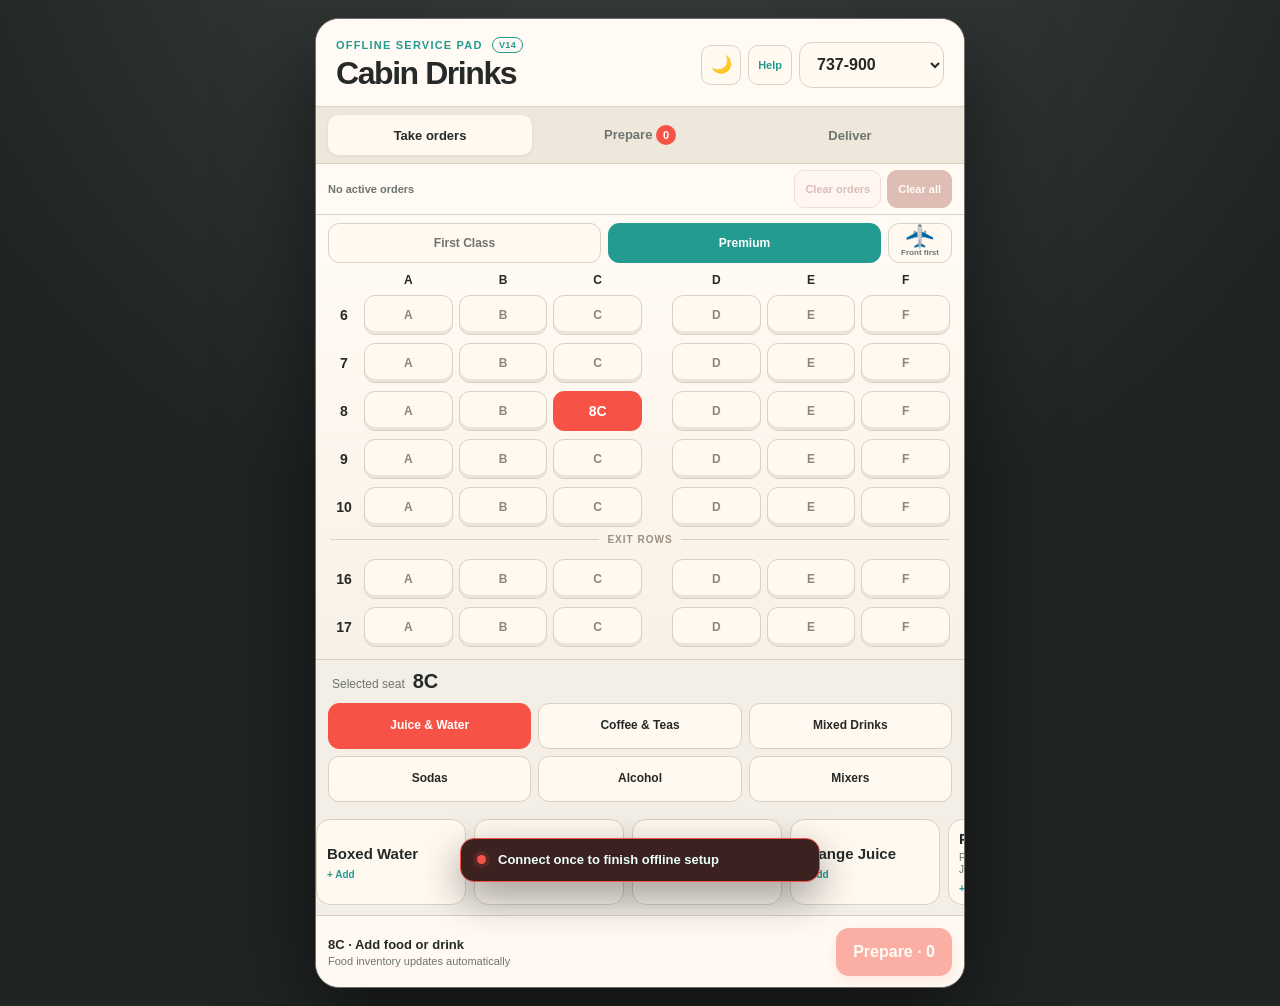
==== app.html @ afcde5fa "Switch menu scanning from Claude vision API to on-device Tesseract OCR Replaces the cloud vision cal" ====
<!doctype html>
<html lang="en">
<head>
  <meta charset="utf-8">
  <meta name="viewport" content="width=device-width,initial-scale=1,viewport-fit=cover">
  <meta name="theme-color" content="#202423">
  <meta name="apple-mobile-web-app-capable" content="yes">
  <meta name="apple-mobile-web-app-status-bar-style" content="black-translucent">
  <meta name="apple-mobile-web-app-title" content="Cabin Drinks">
  <title>Cabin Drinks</title>
  <meta name="description" content="Offline premium cabin beverage order pad">
  <link rel="manifest" href="./manifest.json">
  <link rel="icon" href="./app-icon.svg">
  <link rel="apple-touch-icon" href="./app-icon.svg">
  <link rel="stylesheet" href="./style.css">
  <link rel="stylesheet" href="./multi-order.css">
  <link rel="stylesheet" href="./help.css">
  <link rel="stylesheet" href="./v7.css">
  <link rel="stylesheet" href="./v8.css">
  <link rel="stylesheet" href="./delivery-details.css">
  <link rel="stylesheet" href="./v10.css">
  <link rel="stylesheet" href="./food.css">
  <link rel="stylesheet" href="./usability.css">
  <link rel="stylesheet" href="./v13.css">
  <link rel="stylesheet" href="./install.css">
</head>
<body>
  <main class="shell"><section id="app" class="app-card" aria-label="Cabin drink orders"></section></main>
  <div id="appOfflineStatus" class="app-offline-status" role="status" aria-live="polite"><span class="status-dot"></span><strong>Checking offline readiness…</strong></div>
  <div id="updateToast" class="update-toast" hidden role="status"><span>Cabin Drinks was updated.</span><strong>Version 14</strong></div>
  <script src="./updater.js" defer></script>
  <script src="./vendor/tesseract/tesseract.min.js" defer></script>
  <script src="./app.js" defer></script>
  <script src="./drink-feedback.js" defer></script>
  <script src="./hot-water.js" defer></script>
  <!-- Cloudflare Web Analytics -->
  <script type="module" src="https://static.cloudflareinsights.com/beacon.min.js" data-cf-beacon='{"token":"95818106f4164158a05500f0138e5df4"}'></script>
  <!-- End Cloudflare Web Analytics -->
</body>
</html>
---- style.css ----
:root{--charcoal:#202423;--cream:#f4efe6;--raised:#fff9f0;--ink:#252927;--muted:#6e746f;--coral:#f65346;--teal:#239b90;--pale-coral:#ffe0da;--pale-teal:#d8f0eb;--line:#d8d1c5}*{box-sizing:border-box}html{background:var(--charcoal)}body{margin:0;color:var(--ink);font-family:-apple-system,BlinkMacSystemFont,"Segoe UI",sans-serif;-webkit-tap-highlight-color:transparent}button,select{font:inherit}button{touch-action:manipulation}.shell{min-height:100svh;background:radial-gradient(circle at 50% -20%,#414846 0,#202423 56%);padding:18px;display:grid;place-items:center}.app-card{width:min(100%,650px);min-height:min(920px,calc(100svh - 36px));background:var(--cream);border:1px solid #6d706c;border-radius:24px;overflow:hidden;box-shadow:0 30px 90px #0008;display:flex;flex-direction:column}.topbar{padding:18px 20px 14px;display:flex;align-items:center;justify-content:space-between;gap:14px;border-bottom:1px solid var(--line);background:#fffaf3}.eyebrow{margin:0 0 2px;color:var(--teal);font-size:11px;font-weight:800;letter-spacing:.11em;text-transform:uppercase}h1,h2,h3,p{margin-top:0}h1{margin-bottom:0;font-size:clamp(24px,6vw,32px);letter-spacing:-.045em}h2{margin-bottom:0;font-size:26px;letter-spacing:-.035em}.topbar select{max-width:145px;min-height:46px;padding:0 34px 0 13px;border:1px solid var(--line);border-radius:13px;color:var(--ink);background:var(--raised);font-weight:750}.mode-tabs{display:grid;grid-template-columns:repeat(3,1fr);gap:6px;padding:8px 12px;border-bottom:1px solid var(--line);background:#eee7dc}.mode-tabs button{min-height:40px;border:0;border-radius:10px;color:var(--muted);background:transparent;font-size:13px;font-weight:750}.mode-tabs button.active{background:var(--raised);color:var(--ink);box-shadow:0 1px 4px #0001}.mode-tabs span{display:inline-grid;min-width:20px;height:20px;place-items:center;border-radius:99px;background:var(--coral);color:#fff;font-size:11px}.seat-map{padding:10px 14px 8px;background:linear-gradient(#fffaf3,#f8f1e7)}.seat-head,.seat-row{display:grid;grid-template-columns:28px repeat(3,minmax(38px,1fr)) 18px repeat(3,minmax(38px,1fr));gap:6px;align-items:center}.seat-head{margin-bottom:4px;text-align:center;font-size:12px}.seat-head i{grid-column:5}.seat-row{position:relative;min-height:48px}.seat-row>strong{font-size:14px;text-align:center}.seat-row>button{position:relative;min-width:0;min-height:40px;border:1px solid var(--line);border-radius:11px;color:#8b867e;background:var(--raised);font-size:12px;font-weight:750;box-shadow:inset 0 -3px 0 #ede4d8;transition:transform .12s,color .16s,background .16s}.seat-row>button:nth-of-type(4){grid-column:6}.seat-row>button:active{transform:scale(.96)}.seat-row>button.selected{color:#fff;border-color:var(--coral);background:var(--coral);box-shadow:none;font-size:14px}.seat-row>button.ordered:not(.selected){color:var(--ink);border-color:#7ac8c0;background:var(--pale-teal)}.seat-row>button span{position:absolute;top:4px;right:5px;width:7px;height:7px;border-radius:50%;background:var(--teal)}.seat-row>button.selected span{background:#fff}.seat-row.exit-start{margin-top:24px}.exit-label{position:absolute;left:0;right:0;top:-21px;display:flex;align-items:center;gap:8px;color:#9b8f7f;font-size:10px;font-weight:850;letter-spacing:.1em;justify-content:center}.exit-label:before,.exit-label:after{content:"";height:1px;flex:1;background:var(--line)}.order-panel{border-top:1px solid var(--line);background:var(--cream)}.selected-line{display:flex;align-items:center;justify-content:space-between;padding:10px 16px 4px}.selected-line div{display:flex;align-items:baseline;gap:8px}.selected-line span{color:var(--muted);font-size:12px}.selected-line strong{font-size:20px}.remove,.secondary{min-height:36px;padding:0 12px;border:1px solid var(--line);border-radius:10px;color:var(--muted);background:var(--raised);font-size:12px;font-weight:700}.category-tabs{display:flex;gap:6px;padding:5px 12px 9px;overflow-x:auto;scrollbar-width:none}.category-tabs::-webkit-scrollbar,.drink-grid::-webkit-scrollbar{display:none}.category-tabs button{flex:0 0 auto;min-height:39px;padding:0 13px;border:1px solid var(--line);border-radius:11px;background:var(--raised);color:var(--ink);font-size:12px;font-weight:730}.category-tabs button.active{color:#fff;background:var(--coral);border-color:var(--coral)}.drink-grid{display:grid;grid-auto-flow:column;grid-auto-columns:minmax(150px,42%);gap:8px;padding:6px 12px 10px;overflow-x:auto;scroll-snap-type:x proximity;scrollbar-width:none}.drink-grid button{min-height:78px;padding:10px;border:1px solid var(--line);border-radius:14px;color:var(--ink);background:var(--raised);text-align:left;scroll-snap-align:start}.drink-grid button strong{display:block;font-size:15px;line-height:1.15}.drink-grid button span{display:block;margin-top:5px;color:var(--muted);font-size:10px;line-height:1.2}.drink-grid button.active{color:#fff;border-color:var(--coral);background:var(--charcoal);box-shadow:inset 0 0 0 2px var(--coral)}.drink-grid button.active span{color:#ddd8d0}.modifier-row{display:flex;gap:7px;padding:0 12px 10px;overflow-x:auto;scrollbar-width:none}.modifier-row button{flex:0 0 auto;min-height:40px;padding:0 16px;border:1px solid var(--line);border-radius:12px;color:var(--ink);background:var(--raised);font-size:12px;font-weight:750}.modifier-row button.active{color:var(--coral);border-color:var(--coral);background:var(--pale-coral)}.order-tray{position:sticky;bottom:0;margin-top:auto;min-height:72px;padding:10px 12px;display:grid;grid-template-columns:1fr auto;align-items:center;gap:10px;border-top:1px solid var(--line);background:#fffaf3ee;backdrop-filter:blur(12px)}.order-tray div{min-width:0}.order-tray span,.order-tray small{display:block;overflow:hidden;text-overflow:ellipsis;white-space:nowrap}.order-tray span{font-size:13px;font-weight:780}.order-tray small{margin-top:3px;color:var(--muted);font-size:11px}.order-tray button,.primary{min-height:48px;padding:0 17px;border:0;border-radius:13px;color:#fff;background:var(--coral);font-weight:800;box-shadow:0 4px 12px #f6534638}.order-tray button:disabled,.primary:disabled{opacity:.45}.workflow-panel{flex:1;display:flex;flex-direction:column;padding:18px 16px}.workflow-heading{display:flex;align-items:center;justify-content:space-between;margin-bottom:18px}.prep-list{display:grid;gap:8px}.prep-list article{display:grid;grid-template-columns:50px 1fr auto;align-items:center;gap:11px;padding:10px;border:1px solid var(--line);border-radius:14px;background:var(--raised)}.prep-list article.done{opacity:.5}.seat-chip{width:46px;height:46px;display:grid;place-items:center;border-radius:12px;color:#fff;background:var(--coral)}.prep-list h3{margin-bottom:2px;font-size:14px}.prep-list p{margin-bottom:0;color:var(--muted);font-size:11px}.prep-list button{border:0;color:var(--teal);background:transparent;font-size:12px;font-weight:800}.wide{width:100%;margin-top:auto}.delivery-grid{display:grid;grid-template-columns:repeat(2,1fr);gap:9px}.delivery-grid button{min-height:116px;padding:14px;display:flex;flex-direction:column;align-items:flex-start;border:1px solid var(--line);border-radius:15px;color:var(--ink);background:var(--raised);text-align:left}.delivery-grid button strong{font-size:24px;color:var(--coral)}.delivery-grid button span{margin:5px 0;font-size:13px;font-weight:750;line-height:1.15}.delivery-grid button small{margin-top:auto;color:var(--muted)}.delivery-grid button.delivered{border-color:#67bdb4;background:var(--pale-teal)}.delivery-grid button.delivered strong{color:var(--teal)}.clear{margin:20px auto 0;min-height:40px;padding:0 16px;border:0;color:#9a5550;background:transparent;font-size:12px;font-weight:750}.empty{flex:1;min-height:280px;display:grid;place-content:center;gap:5px;text-align:center}.empty span{color:var(--muted);font-size:13px}@media(max-width:560px){.shell{padding:0;display:block;background:var(--cream)}.app-card{width:100%;min-height:100svh;border:0;border-radius:0;box-shadow:none}.topbar{padding-top:max(14px,env(safe-area-inset-top))}.seat-map{padding-inline:8px}.seat-head,.seat-row{grid-template-columns:24px repeat(3,minmax(36px,1fr)) 13px repeat(3,minmax(36px,1fr));gap:4px}.seat-row{min-height:45px}.seat-row>button{min-height:38px}.drink-grid{grid-auto-columns:minmax(138px,43%)}}@media(prefers-reduced-motion:reduce){*{scroll-behavior:auto!important;transition:none!important}}
---- multi-order.css ----
.seat-row>button span{top:3px;right:4px;width:auto;min-width:16px;height:16px;padding:0 4px;display:grid;place-items:center;border-radius:9px;color:#fff;font-size:9px}.seat-row>button.selected span{color:var(--coral)}.drink-grid button em{display:block;margin-top:7px;color:var(--teal);font-size:10px;font-style:normal;font-weight:800}
.seat-order-list{padding:4px 12px 10px}.seat-order-list>p{margin:0 0 6px;color:var(--muted);font-size:11px;font-weight:700}.seat-order-list>button{width:100%;min-height:52px;margin-top:6px;padding:7px 8px 7px 11px;display:flex;align-items:center;justify-content:space-between;gap:8px;border:1px solid var(--line);border-radius:12px;background:var(--raised);text-align:left}.seat-order-list>button.active{border-color:var(--teal);box-shadow:inset 0 0 0 1px var(--teal)}.seat-order-list button span{position:static;width:auto;height:auto;min-width:0;padding:0;display:block;border-radius:0;color:inherit;background:transparent}.seat-order-list button strong,.seat-order-list button small{display:block}.seat-order-list button strong{font-size:13px}.seat-order-list button small{margin-top:3px;color:var(--muted);font-size:10px}.seat-order-list button i{width:32px;height:32px;display:grid;place-items:center;flex:0 0 auto;border-radius:9px;color:#a24d47;background:var(--pale-coral);font-size:20px;font-style:normal}
.drink-editor{margin:0 12px 10px;padding:10px 0 2px;border:1px solid var(--line);border-radius:14px;background:#fffaf3}.editor-title{padding:0 12px 9px}.editor-title strong,.editor-title span{display:block}.editor-title strong{font-size:13px}.editor-title span{margin-top:2px;color:var(--muted);font-size:10px}.cream-type{display:grid;grid-template-columns:1fr auto auto;align-items:center;gap:6px;padding:0 12px 10px}.cream-type>span{color:var(--muted);font-size:11px;font-weight:750}.cream-type button{min-height:38px;padding:0 12px;border:1px solid var(--line);border-radius:10px;background:var(--raised);font-size:11px;font-weight:750}.cream-type button.active{color:var(--coral);border-color:var(--coral);background:var(--pale-coral)}
.quantity-row{display:grid;grid-template-columns:1fr 1fr;gap:8px;padding:0 12px 10px}.quantity-control{padding:8px;border:1px solid var(--line);border-radius:11px;background:var(--raised)}.quantity-control>span{display:block;margin-bottom:6px;color:var(--muted);font-size:10px;font-weight:750}.quantity-control>div{display:grid;grid-template-columns:32px 1fr 32px;align-items:center;text-align:center}.quantity-control button{height:32px;border:0;border-radius:8px;color:var(--teal);background:var(--pale-teal);font-size:20px;font-weight:800}.quantity-control strong{font-size:16px}.seat-drinks{display:grid;gap:8px}.seat-drinks>div+div{padding-top:8px;border-top:1px solid var(--line)}
.cabin-tabs{display:grid;grid-template-columns:1fr 1fr;gap:7px;padding:8px 12px 0;background:#fffaf3}.cabin-tabs button{min-height:40px;border:1px solid var(--line);border-radius:11px;color:var(--muted);background:var(--raised);font-size:12px;font-weight:800}.cabin-tabs button.active{color:#fff;border-color:var(--teal);background:var(--teal)}
.first-map{padding-bottom:14px}.first-map .seat-head,.first-map .seat-row{grid-template-columns:28px repeat(2,minmax(55px,1fr)) 22px repeat(2,minmax(55px,1fr));gap:7px}.first-map .seat-head i{grid-column:4}.first-map .seat-row>button:nth-of-type(3){grid-column:5}.first-map .seat-row>button:nth-of-type(4){grid-column:6}.first-map .seat-row{min-height:56px}.first-map .seat-row>button{min-height:46px}
.seat-order-list .drink-line{width:100%;min-height:58px;margin-top:6px;padding:6px;display:grid;grid-template-columns:minmax(0,1fr) auto 32px;align-items:center;gap:7px;border:1px solid var(--line);border-radius:12px;background:var(--raised)}.seat-order-list .drink-line.active{border-color:var(--teal);box-shadow:inset 0 0 0 1px var(--teal)}.drink-name{min-width:0;padding:5px;border:0;background:transparent;text-align:left}.drink-name span{display:block!important}.drink-quantity{display:grid;grid-template-columns:30px 24px 30px;align-items:center;text-align:center}.drink-quantity button{height:30px;border:0;border-radius:8px;color:var(--teal);background:var(--pale-teal);font-size:18px;font-weight:800}.drink-quantity strong{font-size:13px}.remove-drink{width:30px;height:30px;border:0;border-radius:8px;color:#a24d47;background:var(--pale-coral);font-size:19px}.seat-order-list>button{display:none}
@media(max-width:560px){.first-map .seat-head,.first-map .seat-row{grid-template-columns:24px repeat(2,minmax(48px,1fr)) 16px repeat(2,minmax(48px,1fr));gap:5px}.seat-order-list .drink-line{grid-template-columns:minmax(0,1fr) auto 30px}.drink-quantity{grid-template-columns:28px 22px 28px}}
.mixed-builder{margin:0 12px 10px;padding:10px;border:1px solid var(--line);border-radius:14px;background:#fffaf3}.quick-build{min-height:62px;padding:9px 10px;display:flex;align-items:center;justify-content:space-between;gap:10px;border:1px solid #f0bbb5;border-radius:12px;background:var(--pale-coral)}.quick-build strong,.quick-build span{display:block}.quick-build strong{font-size:14px}.quick-build span{margin-top:3px;color:var(--muted);font-size:10px}.quick-build button,.add-build{min-height:40px;padding:0 14px;border:0;border-radius:10px;color:#fff;background:var(--coral);font-size:12px;font-weight:800}.builder-title{padding:14px 2px 8px}.builder-title strong,.builder-title span{display:block}.builder-title strong{font-size:14px}.builder-title span{margin-top:2px;color:var(--muted);font-size:10px}.mixed-builder>label{display:block;margin:7px 2px 5px;color:var(--muted);font-size:10px;font-weight:850;text-transform:uppercase;letter-spacing:.06em}.builder-scroll{display:flex;gap:6px;overflow-x:auto;scrollbar-width:none}.builder-scroll::-webkit-scrollbar{display:none}.builder-scroll button,.builder-options button{flex:0 0 auto;min-height:39px;padding:0 12px;border:1px solid var(--line);border-radius:10px;color:var(--ink);background:var(--raised);font-size:11px;font-weight:750}.builder-scroll button.active,.builder-options button.active{color:#fff;border-color:var(--teal);background:var(--teal)}.builder-options{display:grid;grid-template-columns:1fr 1fr;gap:7px}.add-build{width:100%;margin-top:12px;min-height:46px}.add-build:disabled{opacity:.4}.pour-editor{display:grid;grid-template-columns:1fr auto auto;align-items:center;gap:6px;padding:0 12px 10px}.pour-editor>span{color:var(--muted);font-size:11px;font-weight:750}.pour-editor button{min-height:38px;padding:0 14px;border:1px solid var(--line);border-radius:10px;background:var(--raised);font-size:11px;font-weight:750}.pour-editor button.active{color:var(--coral);border-color:var(--coral);background:var(--pale-coral)}
/* One-tap mixed-drink recipes. */
.common-title{padding-top:2px}.quick-builds{display:grid;grid-template-columns:repeat(2,minmax(0,1fr));gap:7px}.quick-builds>button{min-height:82px;padding:9px 10px;display:flex;flex-direction:column;align-items:flex-start;border:1px solid var(--line);border-radius:12px;color:var(--ink);background:var(--raised);text-align:left}.quick-builds strong,.quick-builds span,.quick-builds em{display:block}.quick-builds strong{font-size:13px}.quick-builds span{margin-top:3px;color:var(--muted);font-size:9px;line-height:1.25}.quick-builds em{margin-top:auto;padding-top:6px;color:var(--teal);font-size:10px;font-style:normal;font-weight:850}@media(max-width:380px){.quick-builds{grid-template-columns:1fr}}
/* Compact type-first alcohol cards: generic drink name above smaller brand. */
.drink-grid.compact-alcohol{grid-auto-columns:minmax(124px,34%)}.drink-grid.compact-alcohol button{min-height:66px;padding:9px}.drink-grid.compact-alcohol button strong{font-size:14px}.drink-grid.compact-alcohol button span{margin-top:3px;font-size:9px;line-height:1.15}.drink-grid.compact-alcohol button em{margin-top:5px}@media(max-width:390px){.drink-grid.compact-alcohol{grid-auto-columns:minmax(116px,36%)}}
/* Explicit confirmation that selected modifiers are part of the saved drink. */
.modifier-summary{margin:-3px 12px 10px;padding:8px 10px;border-radius:10px;background:var(--pale-teal)}.modifier-summary span,.modifier-summary strong{display:block}.modifier-summary span{color:var(--muted);font-size:9px;font-weight:800;letter-spacing:.04em;text-transform:uppercase}.modifier-summary strong{margin-top:3px;color:var(--teal);font-size:11px}
---- help.css ----
.top-actions{display:flex;align-items:center;gap:7px}.help-link{min-height:40px;padding:0 9px;display:flex;align-items:center;border:1px solid var(--line);border-radius:10px;color:var(--teal);background:var(--raised);font-size:11px;font-weight:800;text-decoration:none}@media(max-width:390px){.help-link{padding:0 7px}.topbar select{max-width:125px}}
---- v7.css ----
.service-tools{min-height:46px;padding:6px 12px;display:flex;align-items:center;justify-content:space-between;gap:10px;border-bottom:1px solid var(--line);background:#fffaf3}.service-tools span{color:var(--muted);font-size:11px;font-weight:750}.service-tools button{min-height:34px;padding:0 11px;border:1px solid #e0aaa4;border-radius:9px;color:#a24d47;background:var(--pale-coral);font-size:11px;font-weight:800}.service-tools button:disabled{opacity:.4}.addition-block{margin:0 12px 10px;padding:10px;border:1px solid var(--line);border-radius:12px;background:var(--raised)}.addition-choice{display:grid;grid-template-columns:1fr auto auto;align-items:center;gap:6px;margin-bottom:9px}.addition-choice>span{color:var(--muted);font-size:11px;font-weight:800}.addition-choice button{min-height:36px;padding:0 11px;border:1px solid var(--line);border-radius:9px;color:var(--ink);background:#fff;font-size:11px;font-weight:750}.addition-choice button.active{color:var(--coral);border-color:var(--coral);background:var(--pale-coral)}.addition-block .quantity-control{padding:7px}.addition-block .quantity-control>span{margin-bottom:5px}@media(max-width:390px){.addition-choice{grid-template-columns:1fr auto auto}.addition-choice button{padding:0 9px}}
---- v8.css ----
.cabin-tabs{grid-template-columns:1fr 1fr 64px}.orientation-button{padding:3px 5px!important;display:flex;flex-direction:column;align-items:center;justify-content:center;gap:0}.orientation-button .plane{display:block;font-size:19px;line-height:20px;transition:transform .2s ease}.orientation-button .plane.front{transform:rotate(-45deg)}.orientation-button .plane.rear{transform:rotate(135deg)}.orientation-button small{color:var(--muted);font-size:8px;font-weight:800;line-height:10px;white-space:nowrap}@media(max-width:390px){.cabin-tabs{grid-template-columns:1fr 1fr 58px}.orientation-button .plane{font-size:18px}}
---- delivery-details.css ----
.delivery-grid button{min-height:145px}.delivery-drinks{width:100%;margin:6px 0;display:grid;gap:6px}.delivery-drinks>div+div{padding-top:6px;border-top:1px solid var(--line)}.delivery-drinks b,.delivery-drinks em{display:block}.delivery-drinks b{font-size:12px;line-height:1.2}.delivery-drinks em{margin-top:3px;color:var(--muted);font-size:10px;font-style:normal;line-height:1.25}.delivery-grid button.delivered .delivery-drinks em{color:#477f79}
---- v10.css ----
.theme-button{width:40px;height:40px;padding:0;display:grid;place-items:center;border:1px solid var(--line);border-radius:10px;background:var(--raised);font-size:17px}.delivery-drinks b{font-size:15px;line-height:1.2}.delivery-drinks em{margin-top:4px;font-size:12px;line-height:1.35}.delivery-grid>button>small{font-size:9px!important;line-height:1.2;opacity:.62;font-weight:650;letter-spacing:.01em}
html[data-theme="dark"]{--charcoal:#080d0c;--cream:#0c1211;--raised:#17201e;--ink:#edf3f0;--muted:#9caaa5;--coral:#ff6659;--teal:#45b9ae;--pale-coral:#3b211f;--pale-teal:#17332f;--line:#34413d;color-scheme:dark}html[data-theme="dark"] body{background:#080d0c}html[data-theme="dark"] .shell{background:radial-gradient(circle at 50% -20%,#202b28 0,#080d0c 58%)}html[data-theme="dark"] .app-card{border-color:#36423f;box-shadow:0 30px 90px #000}html[data-theme="dark"] .topbar,html[data-theme="dark"] .service-tools,html[data-theme="dark"] .order-tray{background:#111918}html[data-theme="dark"] .mode-tabs{background:#0b1110}html[data-theme="dark"] .cabin-tabs{background:#0c1211;border-bottom:1px solid var(--line)}html[data-theme="dark"] .seat-map{background:linear-gradient(#121a18,#0c1211)}html[data-theme="dark"] .mixed-builder,html[data-theme="dark"] .drink-editor{background:#111918}html[data-theme="dark"] .addition-choice button{background:#101715}html[data-theme="dark"] .seat-row>button{box-shadow:inset 0 -3px 0 #0c1211}html[data-theme="dark"] .seat-row>button.selected{box-shadow:none}html[data-theme="dark"] .phone-top,html[data-theme="dark"] select{color-scheme:dark}@media(max-width:390px){.theme-button{width:36px;height:38px}.top-actions{gap:4px}.help-link{padding:0 6px}.topbar select{max-width:112px;padding-left:9px;padding-right:25px}}
---- food.css ----
.food-setup,.food-picker{margin:0 12px 12px;padding:12px;border:1px solid var(--line);border-radius:14px;background:var(--raised)}.food-setup-title,.food-summary{display:flex;align-items:center;justify-content:space-between;gap:10px}.food-setup-title strong,.food-setup-title span{display:block}.food-setup-title span{margin-top:2px;color:var(--muted);font-size:10px}.food-setup-title button,.food-summary button,.food-add button{min-height:36px;padding:0 12px;border:0;border-radius:9px;color:#fff;background:var(--teal);font-size:11px;font-weight:800}.food-menu-list{display:grid;gap:7px;margin-top:10px}.food-menu-list>div{display:grid;grid-template-columns:minmax(0,1fr) auto 32px 24px 32px 32px;align-items:center;gap:5px}.food-menu-list input,.food-add input{min-width:0;height:38px;padding:0 9px;border:1px solid var(--line);border-radius:9px;color:var(--ink);background:var(--cream)}.food-menu-list span{color:var(--muted);font-size:9px}.food-menu-list button{height:32px;border:0;border-radius:8px;color:var(--teal);background:var(--pale-teal);font-size:18px;font-weight:800}.food-menu-list .food-delete{color:#a24d47;background:var(--pale-coral)}.food-menu-list strong{text-align:center;font-size:12px}.food-add{display:grid;grid-template-columns:minmax(0,1fr) 64px auto;gap:7px;margin-top:12px;padding-top:12px;border-top:1px solid var(--line)}.food-add input[type=number]{text-align:center}.food-summary{margin-bottom:10px}.food-summary span{font-size:12px;font-weight:800}.food-grid{display:grid;grid-template-columns:repeat(2,minmax(0,1fr));gap:7px}.food-grid>button{min-height:76px;padding:10px;border:1px solid var(--line);border-radius:12px;color:var(--ink);background:var(--cream);text-align:left}.food-grid strong,.food-grid span,.food-grid em{display:block}.food-grid strong{font-size:13px}.food-grid span{margin-top:4px;color:var(--muted);font-size:10px}.food-grid em{margin-top:7px;color:var(--teal);font-size:10px;font-style:normal;font-weight:800}.food-grid button:disabled{opacity:.52}.seat-food-list{padding:4px 12px 6px}.seat-food-list>p{margin:0 0 6px;color:var(--muted);font-size:11px;font-weight:700}.seat-food-list>div{min-height:56px;padding:6px;display:grid;grid-template-columns:minmax(0,1fr) auto 32px;align-items:center;gap:7px;border:1px solid var(--teal);border-radius:12px;background:var(--raised)}.seat-food-list span strong,.seat-food-list span small{display:block}.seat-food-list span strong{font-size:13px}.seat-food-list span small{margin-top:3px;color:var(--teal);font-size:10px}.prep-food-summary{margin-bottom:14px;padding:12px;border:1px solid var(--line);border-radius:14px;background:var(--raised)}.prep-food-summary>p{margin:0 0 8px;color:var(--muted);font-size:10px;font-weight:850;letter-spacing:.06em;text-transform:uppercase}.prep-food-summary>div{display:grid;grid-template-columns:34px 1fr auto;gap:8px;align-items:center;padding:6px 0}.prep-food-summary>div+div{border-top:1px solid var(--line)}.prep-food-summary strong{color:var(--coral)}.prep-food-summary span{font-size:12px;font-weight:750}.prep-food-summary small{color:var(--muted)}.food-detail h3,.food-delivery b{color:var(--teal)}html[data-theme="dark"] .food-setup,html[data-theme="dark"] .food-picker{background:#111918}@media(max-width:430px){.food-menu-list>div{grid-template-columns:minmax(0,1fr) 30px 20px 30px 30px}.food-menu-list span{display:none}.food-add{grid-template-columns:minmax(0,1fr) 55px}.food-add>.food-add-button{grid-column:1/-1}.food-grid{grid-template-columns:1fr 1fr}}
/* Persistent multi-item flight-menu builder. */
.food-add{grid-template-columns:minmax(0,1fr) 118px auto;gap:9px;align-items:end}.food-add label>span,.food-draft-qty>span{display:block;margin-bottom:5px;color:var(--muted);font-size:9px;font-weight:850;letter-spacing:.05em;text-transform:uppercase}.food-draft-qty>div{height:38px;display:grid;grid-template-columns:34px 1fr 34px;align-items:center;border:1px solid var(--line);border-radius:9px;background:var(--cream);text-align:center;overflow:hidden}.food-draft-qty button{grid-column:auto;min-width:0;min-height:0;height:32px;padding:0;border:0;border-radius:7px;color:var(--teal);background:var(--pale-teal);font-size:19px;font-weight:850}.food-add-button:disabled{opacity:.42}.food-setup-hint{margin:10px 0 0;color:var(--muted);font-size:10px}@media(max-width:430px){.food-add{grid-template-columns:minmax(0,1fr) 110px}.food-add-button{grid-column:1/-1;min-height:42px}}
/* Scan-a-menu-photo entry point and review list. */
.scan-menu-block{margin-top:12px;padding-top:12px;border-top:1px solid var(--line)}.scan-menu-button{width:100%;min-height:44px;padding:0 14px;border:1px dashed var(--teal);border-radius:11px;color:var(--teal);background:var(--pale-teal);font-size:13px;font-weight:800}.scan-menu-button:disabled{opacity:.5}.scan-hint{display:block;margin-top:7px;color:var(--muted);font-size:10px}.scan-hint-error{color:#a24d47}.scan-review{margin-top:12px;padding-top:12px;border-top:1px solid var(--line)}.scan-review-title{display:block;margin-bottom:9px}.scan-review-title strong,.scan-review-title span{display:block}.scan-review-title span{margin-top:2px;color:var(--muted);font-size:10px}.scan-review-list{display:grid;gap:7px;margin-bottom:10px}.scan-review-row{display:grid;grid-template-columns:minmax(0,1fr) 32px;align-items:center;gap:6px}.scan-review-row input{min-width:0;height:38px;padding:0 9px;border:1px solid var(--line);border-radius:9px;color:var(--ink);background:var(--cream)}.scan-review-row button{height:32px;border:0;border-radius:8px;color:#a24d47;background:var(--pale-coral);font-size:16px;font-weight:800}.scan-cancel{display:block;width:100%;margin-top:8px;min-height:36px;border:0;border-radius:9px;color:var(--muted);background:transparent;font-size:11px;font-weight:750}
---- usability.css ----
.category-tabs {
  display: grid;
  grid-template-columns: repeat(3, minmax(0, 1fr));
  gap: 7px;
  padding: 6px 12px 11px;
  overflow: visible;
}

.category-tabs button {
  min-width: 0;
  min-height: 46px;
  padding: 4px 7px;
  white-space: normal;
  line-height: 1.12;
  font-weight: 760;
}

.category-tabs button[data-category="Food"] {
  grid-column: 1 / -1;
}

@media (max-width: 350px) {
  .category-tabs {
    grid-template-columns: repeat(2, minmax(0, 1fr));
  }
}
---- v13.css ----
.app-version {
  display: inline-block;
  margin-left: 5px;
  padding: 2px 6px;
  border: 1px solid currentColor;
  border-radius: 999px;
  font-size: 9px;
  letter-spacing: .04em;
  vertical-align: 1px;
}

.clear-actions {
  display: flex;
  gap: 6px;
}

.clear-actions button {
  min-height: 38px;
  padding: 0 10px;
  border: 1px solid #d8a49f;
  border-radius: 10px;
  color: #984d47;
  background: #fff1ee;
  font-size: 11px;
  font-weight: 800;
  touch-action: manipulation;
}

.clear-actions button[data-action="clear-all"] {
  color: #fff;
  border-color: #a34d45;
  background: #a34d45;
}

.clear-actions button:disabled {
  opacity: .35;
}

.food-setup,
.food-picker {
  min-width: 0;
  overflow: hidden;
}

.food-menu-list input,
.food-add input {
  width: 100%;
  min-width: 0;
  height: 44px;
  font-size: 16px;
}

.food-menu-list button,
.food-draft-qty button {
  min-width: 40px;
  min-height: 40px;
  touch-action: manipulation;
  -webkit-user-select: none;
  user-select: none;
}

.food-draft-qty > div {
  height: 48px;
  grid-template-columns: 48px 1fr 48px;
}

.food-draft-qty button {
  height: 44px;
  font-size: 22px;
}

html[data-theme="dark"] .clear-actions button {
  color: #d78c84;
  border-color: #714a46;
  background: #241a19;
}

html[data-theme="dark"] .clear-actions button[data-action="clear-all"] {
  color: #fff;
  background: #8e4039;
}

@media (max-width: 430px) {
  .service-tools {
    align-items: flex-start;
  }

  .clear-actions {
    flex-direction: column;
  }

  .clear-actions button {
    min-height: 34px;
  }

  .food-add {
    grid-template-columns: minmax(0, 1fr);
  }

  .food-draft-qty {
    width: 100%;
  }

  .food-add-button {
    grid-column: 1 / -1;
    min-height: 46px;
  }
}
---- install.css ----
.install-action{font:inherit;cursor:pointer}.offline-status{display:inline-flex;align-items:center;gap:8px;margin-top:16px;padding:9px 12px;border:1px solid #ffffff25;border-radius:999px;color:#d8d9d5;background:#ffffff0a;font-size:12px}.status-dot{width:9px;height:9px;flex:0 0 auto;border-radius:50%;background:#d3a23a;box-shadow:0 0 0 4px #d3a23a20}.offline-status.is-ready,.readiness-line.is-ready{color:#dff8f3}.offline-status.is-ready .status-dot,.readiness-line.is-ready .status-dot{background:#3fb6a8;box-shadow:0 0 0 4px #3fb6a820}.offline-status.is-error .status-dot,.readiness-line.is-error .status-dot{background:#f65346;box-shadow:0 0 0 4px #f6534620}.install-card{max-width:680px;margin:30px 0 16px;padding:22px;display:grid;grid-template-columns:1fr auto;align-items:center;gap:18px;border:1px solid var(--line);border-radius:20px;background:var(--raised);box-shadow:0 14px 35px #463d3114}.install-card-copy{display:flex;align-items:center;gap:14px}.install-card-copy strong,.install-card-copy span{display:block}.install-card-copy strong{font-size:20px}.install-card-copy span{margin-top:3px;color:var(--muted);font-size:13px}.install-icon{width:52px;height:52px;display:grid!important;place-items:center;flex:0 0 auto;border-radius:15px;background:#d8f0eb;font-size:25px}.readiness-line{grid-column:1/-1;display:flex;align-items:center;gap:9px;padding-top:15px;border-top:1px solid var(--line);color:var(--muted);font-size:13px}.install-promises{display:flex;flex-wrap:wrap;gap:9px;color:var(--muted);font-size:12px}.install-promises span{padding:7px 10px;border-radius:999px;background:#ffffff80}.install-sheet[hidden],.update-toast[hidden],.app-offline-status[hidden]{display:none}.install-sheet{position:fixed;inset:0;z-index:1000}.sheet-backdrop{position:absolute;inset:0;width:100%;border:0;background:#101413b8;backdrop-filter:blur(4px)}.sheet-panel{position:absolute;left:50%;bottom:16px;width:min(520px,calc(100% - 24px));max-height:calc(100dvh - 32px);padding:18px 22px 24px;overflow:auto;transform:translateX(-50%);border:1px solid var(--line);border-radius:24px;background:var(--raised);box-shadow:0 25px 80px #0007}.sheet-handle{width:42px;height:5px;margin:0 auto 18px;border-radius:10px;background:var(--line)}.sheet-close{position:absolute;right:15px;top:13px;width:38px;height:38px;border:0;border-radius:50%;background:#ebe5da;color:var(--ink);font-size:27px}.sheet-panel h2{max-width:410px;margin:0 42px 18px 0;font-size:29px;line-height:1.08;letter-spacing:-.035em}.install-steps{display:grid;gap:10px}.install-step{display:grid;grid-template-columns:38px 1fr;gap:11px;align-items:center;padding:12px;border:1px solid var(--line);border-radius:14px;background:#fffaf3}.install-step b{width:38px;height:38px;display:grid;place-items:center;border-radius:11px;color:#fff;background:var(--teal);font-size:17px}.install-step strong,.install-step span{display:block}.install-step span{margin-top:2px;color:var(--muted);font-size:13px;line-height:1.35}.share-glyph{font-size:21px}.sheet-action{width:100%;margin-top:16px;font:inherit;cursor:pointer}.sheet-note{text-align:center!important;margin:12px 0 0!important;color:var(--muted)!important;font-size:12px!important}.app-offline-status,.update-toast{position:fixed;z-index:1100;left:50%;bottom:max(18px,env(safe-area-inset-bottom));width:min(360px,calc(100% - 28px));padding:13px 16px;display:flex;align-items:center;gap:12px;transform:translateX(-50%);border:1px solid #54bdb1;border-radius:14px;color:#eafffb;background:#17312e;box-shadow:0 15px 40px #0006;font:600 13px/1.25 -apple-system,BlinkMacSystemFont,"Segoe UI",sans-serif}.app-offline-status.is-ready .status-dot{background:#55d2c2;box-shadow:0 0 0 4px #55d2c225}.app-offline-status.is-error{border-color:#f65346;background:#3b211f}.app-offline-status.is-error .status-dot{background:#f65346;box-shadow:0 0 0 4px #f6534625}.update-toast{justify-content:space-between}.update-toast strong{white-space:nowrap}.shell~.update-toast{font-family:-apple-system,BlinkMacSystemFont,"Segoe UI",sans-serif}@media(max-width:600px){.install-card{grid-template-columns:1fr}.install-card .primary{width:100%}.install-card-copy{align-items:flex-start}.sheet-panel{bottom:8px;width:calc(100% - 16px);padding:15px 16px 20px}.sheet-panel h2{font-size:26px}.install-promises{gap:6px}}
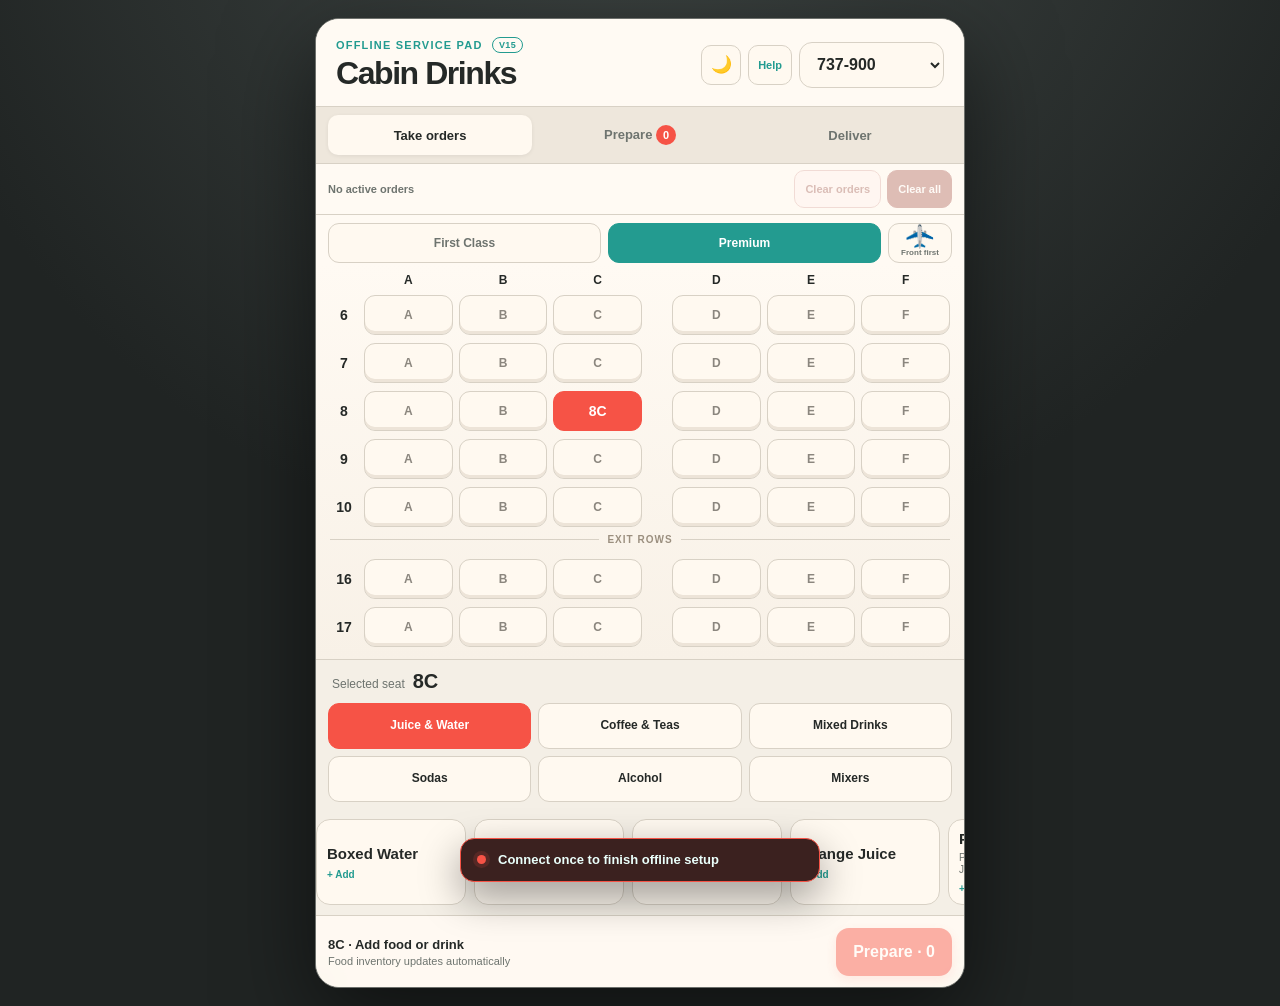
==== commit f5ff4501: "Bump to version 15 and document menu scanning in the FAQ Version bump covers the app-facing version " ====
--- a/app.html
+++ b/app.html
@@ -27,9 +27,8 @@
 <body>
   <main class="shell"><section id="app" class="app-card" aria-label="Cabin drink orders"></section></main>
   <div id="appOfflineStatus" class="app-offline-status" role="status" aria-live="polite"><span class="status-dot"></span><strong>Checking offline readiness…</strong></div>
-  <div id="updateToast" class="update-toast" hidden role="status"><span>Cabin Drinks was updated.</span><strong>Version 14</strong></div>
+  <div id="updateToast" class="update-toast" hidden role="status"><span>Cabin Drinks was updated.</span><strong>Version 15</strong></div>
   <script src="./updater.js" defer></script>
-  <script src="./vendor/tesseract/tesseract.min.js" defer></script>
   <script src="./app.js" defer></script>
   <script src="./drink-feedback.js" defer></script>
   <script src="./hot-water.js" defer></script>
--- a/food.css
+++ b/food.css
@@ -2,4 +2,4 @@
 /* Persistent multi-item flight-menu builder. */
 .food-add{grid-template-columns:minmax(0,1fr) 118px auto;gap:9px;align-items:end}.food-add label>span,.food-draft-qty>span{display:block;margin-bottom:5px;color:var(--muted);font-size:9px;font-weight:850;letter-spacing:.05em;text-transform:uppercase}.food-draft-qty>div{height:38px;display:grid;grid-template-columns:34px 1fr 34px;align-items:center;border:1px solid var(--line);border-radius:9px;background:var(--cream);text-align:center;overflow:hidden}.food-draft-qty button{grid-column:auto;min-width:0;min-height:0;height:32px;padding:0;border:0;border-radius:7px;color:var(--teal);background:var(--pale-teal);font-size:19px;font-weight:850}.food-add-button:disabled{opacity:.42}.food-setup-hint{margin:10px 0 0;color:var(--muted);font-size:10px}@media(max-width:430px){.food-add{grid-template-columns:minmax(0,1fr) 110px}.food-add-button{grid-column:1/-1;min-height:42px}}
 /* Scan-a-menu-photo entry point and review list. */
-.scan-menu-block{margin-top:12px;padding-top:12px;border-top:1px solid var(--line)}.scan-menu-button{width:100%;min-height:44px;padding:0 14px;border:1px dashed var(--teal);border-radius:11px;color:var(--teal);background:var(--pale-teal);font-size:13px;font-weight:800}.scan-menu-button:disabled{opacity:.5}.scan-hint{display:block;margin-top:7px;color:var(--muted);font-size:10px}.scan-hint-error{color:#a24d47}.scan-review{margin-top:12px;padding-top:12px;border-top:1px solid var(--line)}.scan-review-title{display:block;margin-bottom:9px}.scan-review-title strong,.scan-review-title span{display:block}.scan-review-title span{margin-top:2px;color:var(--muted);font-size:10px}.scan-review-list{display:grid;gap:7px;margin-bottom:10px}.scan-review-row{display:grid;grid-template-columns:minmax(0,1fr) 32px;align-items:center;gap:6px}.scan-review-row input{min-width:0;height:38px;padding:0 9px;border:1px solid var(--line);border-radius:9px;color:var(--ink);background:var(--cream)}.scan-review-row button{height:32px;border:0;border-radius:8px;color:#a24d47;background:var(--pale-coral);font-size:16px;font-weight:800}.scan-cancel{display:block;width:100%;margin-top:8px;min-height:36px;border:0;border-radius:9px;color:var(--muted);background:transparent;font-size:11px;font-weight:750}
+.scan-menu-block{margin-top:12px;padding-top:12px;border-top:1px solid var(--line)}.scan-menu-button{width:100%;min-height:44px;padding:0 14px;border:1px dashed var(--teal);border-radius:11px;color:var(--teal);background:var(--pale-teal);font-size:13px;font-weight:800}.scan-menu-button:disabled{opacity:.5}.scan-hint{display:block;margin-top:7px;color:var(--muted);font-size:10px}.scan-hint-error{color:#a24d47}.scan-review{margin-top:12px;padding-top:12px;border-top:1px solid var(--line)}.scan-review-title{display:block;margin-bottom:9px}.scan-review-title strong,.scan-review-title span{display:block}.scan-review-title span{margin-top:2px;color:var(--muted);font-size:10px}.scan-review-list{display:grid;gap:7px;margin-bottom:10px}.scan-review-row{display:grid;grid-template-columns:minmax(0,1fr) 28px 20px 28px 32px;align-items:center;gap:5px}.scan-review-row input{min-width:0;height:38px;padding:0 9px;border:1px solid var(--line);border-radius:9px;color:var(--ink);background:var(--cream)}.scan-review-row strong{text-align:center;font-size:12px}.scan-review-row button{height:32px;border:0;border-radius:8px;color:var(--teal);background:var(--pale-teal);font-size:16px;font-weight:800}.scan-review-row button.scan-remove{color:#a24d47;background:var(--pale-coral)}.scan-review-add{display:grid;grid-template-columns:minmax(0,1fr) auto;gap:6px;margin-bottom:10px}.scan-review-add input{min-width:0;height:38px;padding:0 9px;border:1px solid var(--line);border-radius:9px;color:var(--ink);background:var(--cream)}.scan-review-add button{height:38px;padding:0 14px;border:0;border-radius:9px;color:#fff;background:var(--teal);font-size:12px;font-weight:800}.scan-review-add button:disabled{opacity:.42}.scan-cancel{display:block;width:100%;margin-top:8px;min-height:36px;border:0;border-radius:9px;color:var(--muted);background:transparent;font-size:11px;font-weight:750}
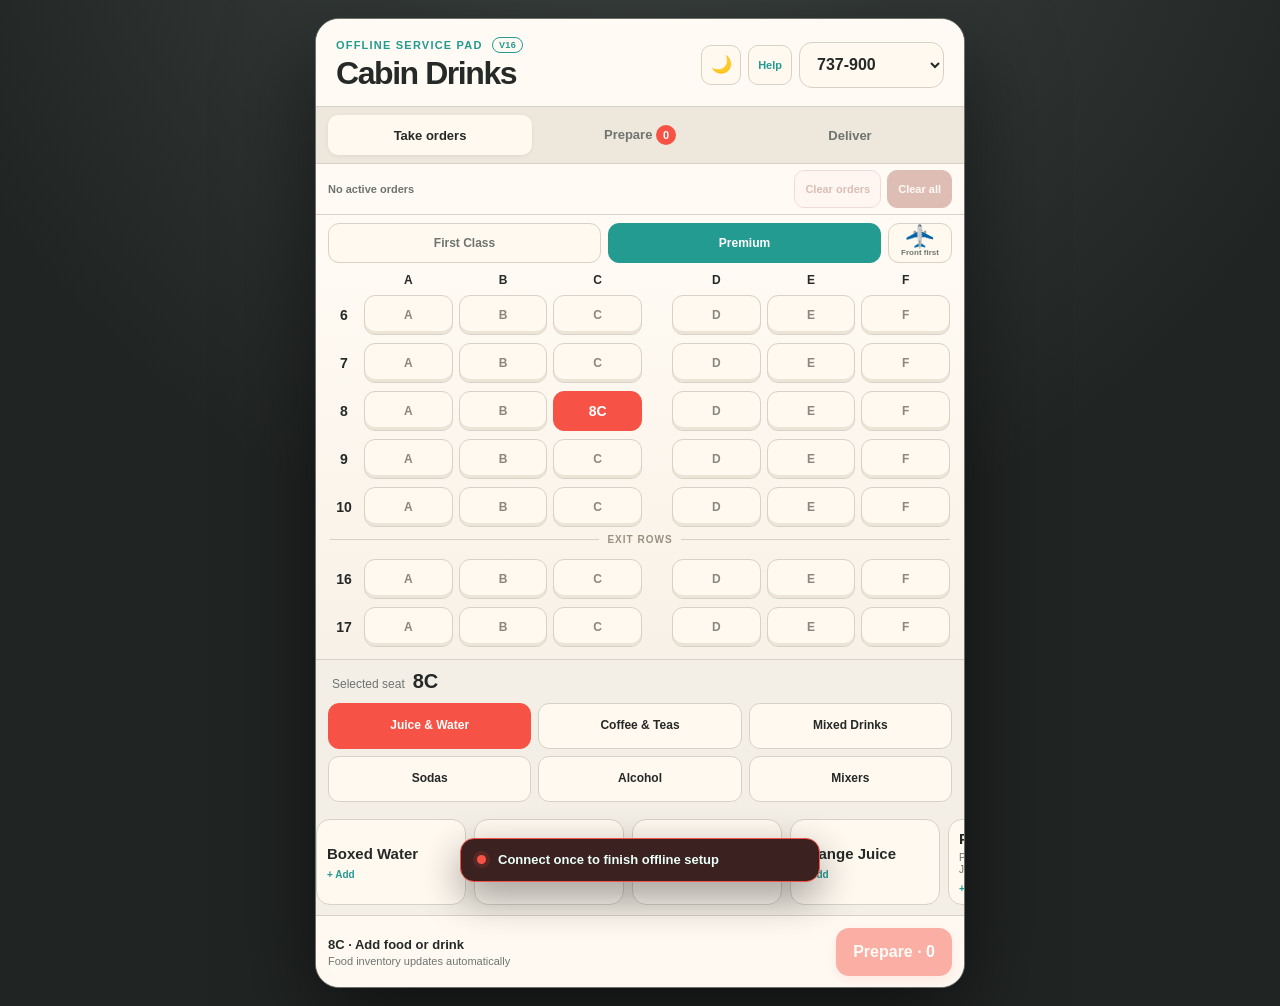
==== commit 1da962a8: "Fix sparkling wine mixed drink labels" ====
--- a/app.html
+++ b/app.html
@@ -27,7 +27,7 @@
 <body>
   <main class="shell"><section id="app" class="app-card" aria-label="Cabin drink orders"></section></main>
   <div id="appOfflineStatus" class="app-offline-status" role="status" aria-live="polite"><span class="status-dot"></span><strong>Checking offline readiness…</strong></div>
-  <div id="updateToast" class="update-toast" hidden role="status"><span>Cabin Drinks was updated.</span><strong>Version 15</strong></div>
+  <div id="updateToast" class="update-toast" hidden role="status"><span>Cabin Drinks was updated.</span><strong>Version 16</strong></div>
   <script src="./updater.js" defer></script>
   <script src="./app.js" defer></script>
   <script src="./drink-feedback.js" defer></script>
--- a/style.css
+++ b/style.css
@@ -1 +1 @@
-:root{--charcoal:#202423;--cream:#f4efe6;--raised:#fff9f0;--ink:#252927;--muted:#6e746f;--coral:#f65346;--teal:#239b90;--pale-coral:#ffe0da;--pale-teal:#d8f0eb;--line:#d8d1c5}*{box-sizing:border-box}html{background:var(--charcoal)}body{margin:0;color:var(--ink);font-family:-apple-system,BlinkMacSystemFont,"Segoe UI",sans-serif;-webkit-tap-highlight-color:transparent}button,select{font:inherit}button{touch-action:manipulation}.shell{min-height:100svh;background:radial-gradient(circle at 50% -20%,#414846 0,#202423 56%);padding:18px;display:grid;place-items:center}.app-card{width:min(100%,650px);min-height:min(920px,calc(100svh - 36px));background:var(--cream);border:1px solid #6d706c;border-radius:24px;overflow:hidden;box-shadow:0 30px 90px #0008;display:flex;flex-direction:column}.topbar{padding:18px 20px 14px;display:flex;align-items:center;justify-content:space-between;gap:14px;border-bottom:1px solid var(--line);background:#fffaf3}.eyebrow{margin:0 0 2px;color:var(--teal);font-size:11px;font-weight:800;letter-spacing:.11em;text-transform:uppercase}h1,h2,h3,p{margin-top:0}h1{margin-bottom:0;font-size:clamp(24px,6vw,32px);letter-spacing:-.045em}h2{margin-bottom:0;font-size:26px;letter-spacing:-.035em}.topbar select{max-width:145px;min-height:46px;padding:0 34px 0 13px;border:1px solid var(--line);border-radius:13px;color:var(--ink);background:var(--raised);font-weight:750}.mode-tabs{display:grid;grid-template-columns:repeat(3,1fr);gap:6px;padding:8px 12px;border-bottom:1px solid var(--line);background:#eee7dc}.mode-tabs button{min-height:40px;border:0;border-radius:10px;color:var(--muted);background:transparent;font-size:13px;font-weight:750}.mode-tabs button.active{background:var(--raised);color:var(--ink);box-shadow:0 1px 4px #0001}.mode-tabs span{display:inline-grid;min-width:20px;height:20px;place-items:center;border-radius:99px;background:var(--coral);color:#fff;font-size:11px}.seat-map{padding:10px 14px 8px;background:linear-gradient(#fffaf3,#f8f1e7)}.seat-head,.seat-row{display:grid;grid-template-columns:28px repeat(3,minmax(38px,1fr)) 18px repeat(3,minmax(38px,1fr));gap:6px;align-items:center}.seat-head{margin-bottom:4px;text-align:center;font-size:12px}.seat-head i{grid-column:5}.seat-row{position:relative;min-height:48px}.seat-row>strong{font-size:14px;text-align:center}.seat-row>button{position:relative;min-width:0;min-height:40px;border:1px solid var(--line);border-radius:11px;color:#8b867e;background:var(--raised);font-size:12px;font-weight:750;box-shadow:inset 0 -3px 0 #ede4d8;transition:transform .12s,color .16s,background .16s}.seat-row>button:nth-of-type(4){grid-column:6}.seat-row>button:active{transform:scale(.96)}.seat-row>button.selected{color:#fff;border-color:var(--coral);background:var(--coral);box-shadow:none;font-size:14px}.seat-row>button.ordered:not(.selected){color:var(--ink);border-color:#7ac8c0;background:var(--pale-teal)}.seat-row>button span{position:absolute;top:4px;right:5px;width:7px;height:7px;border-radius:50%;background:var(--teal)}.seat-row>button.selected span{background:#fff}.seat-row.exit-start{margin-top:24px}.exit-label{position:absolute;left:0;right:0;top:-21px;display:flex;align-items:center;gap:8px;color:#9b8f7f;font-size:10px;font-weight:850;letter-spacing:.1em;justify-content:center}.exit-label:before,.exit-label:after{content:"";height:1px;flex:1;background:var(--line)}.order-panel{border-top:1px solid var(--line);background:var(--cream)}.selected-line{display:flex;align-items:center;justify-content:space-between;padding:10px 16px 4px}.selected-line div{display:flex;align-items:baseline;gap:8px}.selected-line span{color:var(--muted);font-size:12px}.selected-line strong{font-size:20px}.remove,.secondary{min-height:36px;padding:0 12px;border:1px solid var(--line);border-radius:10px;color:var(--muted);background:var(--raised);font-size:12px;font-weight:700}.category-tabs{display:flex;gap:6px;padding:5px 12px 9px;overflow-x:auto;scrollbar-width:none}.category-tabs::-webkit-scrollbar,.drink-grid::-webkit-scrollbar{display:none}.category-tabs button{flex:0 0 auto;min-height:39px;padding:0 13px;border:1px solid var(--line);border-radius:11px;background:var(--raised);color:var(--ink);font-size:12px;font-weight:730}.category-tabs button.active{color:#fff;background:var(--coral);border-color:var(--coral)}.drink-grid{display:grid;grid-auto-flow:column;grid-auto-columns:minmax(150px,42%);gap:8px;padding:6px 12px 10px;overflow-x:auto;scroll-snap-type:x proximity;scrollbar-width:none}.drink-grid button{min-height:78px;padding:10px;border:1px solid var(--line);border-radius:14px;color:var(--ink);background:var(--raised);text-align:left;scroll-snap-align:start}.drink-grid button strong{display:block;font-size:15px;line-height:1.15}.drink-grid button span{display:block;margin-top:5px;color:var(--muted);font-size:10px;line-height:1.2}.drink-grid button.active{color:#fff;border-color:var(--coral);background:var(--charcoal);box-shadow:inset 0 0 0 2px var(--coral)}.drink-grid button.active span{color:#ddd8d0}.modifier-row{display:flex;gap:7px;padding:0 12px 10px;overflow-x:auto;scrollbar-width:none}.modifier-row button{flex:0 0 auto;min-height:40px;padding:0 16px;border:1px solid var(--line);border-radius:12px;color:var(--ink);background:var(--raised);font-size:12px;font-weight:750}.modifier-row button.active{color:var(--coral);border-color:var(--coral);background:var(--pale-coral)}.order-tray{position:sticky;bottom:0;margin-top:auto;min-height:72px;padding:10px 12px;display:grid;grid-template-columns:1fr auto;align-items:center;gap:10px;border-top:1px solid var(--line);background:#fffaf3ee;backdrop-filter:blur(12px)}.order-tray div{min-width:0}.order-tray span,.order-tray small{display:block;overflow:hidden;text-overflow:ellipsis;white-space:nowrap}.order-tray span{font-size:13px;font-weight:780}.order-tray small{margin-top:3px;color:var(--muted);font-size:11px}.order-tray button,.primary{min-height:48px;padding:0 17px;border:0;border-radius:13px;color:#fff;background:var(--coral);font-weight:800;box-shadow:0 4px 12px #f6534638}.order-tray button:disabled,.primary:disabled{opacity:.45}.workflow-panel{flex:1;display:flex;flex-direction:column;padding:18px 16px}.workflow-heading{display:flex;align-items:center;justify-content:space-between;margin-bottom:18px}.prep-list{display:grid;gap:8px}.prep-list article{display:grid;grid-template-columns:50px 1fr auto;align-items:center;gap:11px;padding:10px;border:1px solid var(--line);border-radius:14px;background:var(--raised)}.prep-list article.done{opacity:.5}.seat-chip{width:46px;height:46px;display:grid;place-items:center;border-radius:12px;color:#fff;background:var(--coral)}.prep-list h3{margin-bottom:2px;font-size:14px}.prep-list p{margin-bottom:0;color:var(--muted);font-size:11px}.prep-list button{border:0;color:var(--teal);background:transparent;font-size:12px;font-weight:800}.wide{width:100%;margin-top:auto}.delivery-grid{display:grid;grid-template-columns:repeat(2,1fr);gap:9px}.delivery-grid button{min-height:116px;padding:14px;display:flex;flex-direction:column;align-items:flex-start;border:1px solid var(--line);border-radius:15px;color:var(--ink);background:var(--raised);text-align:left}.delivery-grid button strong{font-size:24px;color:var(--coral)}.delivery-grid button span{margin:5px 0;font-size:13px;font-weight:750;line-height:1.15}.delivery-grid button small{margin-top:auto;color:var(--muted)}.delivery-grid button.delivered{border-color:#67bdb4;background:var(--pale-teal)}.delivery-grid button.delivered strong{color:var(--teal)}.clear{margin:20px auto 0;min-height:40px;padding:0 16px;border:0;color:#9a5550;background:transparent;font-size:12px;font-weight:750}.empty{flex:1;min-height:280px;display:grid;place-content:center;gap:5px;text-align:center}.empty span{color:var(--muted);font-size:13px}@media(max-width:560px){.shell{padding:0;display:block;background:var(--cream)}.app-card{width:100%;min-height:100svh;border:0;border-radius:0;box-shadow:none}.topbar{padding-top:max(14px,env(safe-area-inset-top))}.seat-map{padding-inline:8px}.seat-head,.seat-row{grid-template-columns:24px repeat(3,minmax(36px,1fr)) 13px repeat(3,minmax(36px,1fr));gap:4px}.seat-row{min-height:45px}.seat-row>button{min-height:38px}.drink-grid{grid-auto-columns:minmax(138px,43%)}}@media(prefers-reduced-motion:reduce){*{scroll-behavior:auto!important;transition:none!important}}
+:root{--charcoal:#202423;--cream:#f4efe6;--raised:#fff9f0;--ink:#252927;--muted:#6e746f;--coral:#f65346;--teal:#239b90;--pale-coral:#ffe0da;--pale-teal:#d8f0eb;--line:#d8d1c5}*{box-sizing:border-box}html{background:var(--charcoal)}body{margin:0;color:var(--ink);font-family:-apple-system,BlinkMacSystemFont,"Segoe UI",sans-serif;-webkit-tap-highlight-color:transparent}button,select{font:inherit}button{touch-action:manipulation}.shell{min-height:100svh;background:radial-gradient(circle at 50% -20%,#414846 0,#202423 56%);padding:18px;display:grid;place-items:center}.app-card{width:min(100%,650px);min-height:min(920px,calc(100svh - 36px));background:var(--cream);border:1px solid #6d706c;border-radius:24px;overflow:hidden;box-shadow:0 30px 90px #0008;display:flex;flex-direction:column}.topbar{padding:18px 20px 14px;display:flex;align-items:center;justify-content:space-between;gap:14px;border-bottom:1px solid var(--line);background:#fffaf3}.eyebrow{margin:0 0 2px;color:var(--teal);font-size:11px;font-weight:800;letter-spacing:.11em;text-transform:uppercase}h1,h2,h3,p{margin-top:0}h1{margin-bottom:0;font-size:clamp(24px,6vw,32px);letter-spacing:-.045em}h2{margin-bottom:0;font-size:26px;letter-spacing:-.035em}.topbar select{max-width:145px;min-height:46px;padding:0 34px 0 13px;border:1px solid var(--line);border-radius:13px;color:var(--ink);background:var(--raised);font-weight:750}.mode-tabs{display:grid;grid-template-columns:repeat(3,1fr);gap:6px;padding:8px 12px;border-bottom:1px solid var(--line);background:#eee7dc}.mode-tabs button{min-height:40px;border:0;border-radius:10px;color:var(--muted);background:transparent;font-size:13px;font-weight:750}.mode-tabs button.active{background:var(--raised);color:var(--ink);box-shadow:0 1px 4px #0001}.mode-tabs span{display:inline-grid;min-width:20px;height:20px;place-items:center;border-radius:99px;background:var(--coral);color:#fff;font-size:11px}.seat-map{padding:10px 14px 8px;background:linear-gradient(#fffaf3,#f8f1e7)}.seat-head,.seat-row{display:grid;grid-template-columns:28px repeat(3,minmax(38px,1fr)) 18px repeat(3,minmax(38px,1fr));gap:6px;align-items:center}.seat-head{margin-bottom:4px;text-align:center;font-size:12px}.seat-head i{grid-column:5}.seat-row{position:relative;min-height:48px}.seat-row>strong{font-size:14px;text-align:center}.seat-row>button{position:relative;min-width:0;min-height:40px;border:1px solid var(--line);border-radius:11px;color:#8b867e;background:var(--raised);font-size:12px;font-weight:750;box-shadow:inset 0 -3px 0 #ede4d8;transition:transform .12s,color .16s,background .16s}.seat-row>button:nth-of-type(4){grid-column:6}.seat-row>button:active{transform:scale(.96)}.seat-row>button.selected{color:#fff;border-color:var(--coral);background:var(--coral);box-shadow:none;font-size:14px}.seat-row>button.ordered:not(.selected){color:var(--ink);border-color:#7ac8c0;background:var(--pale-teal)}.seat-row>button span{position:absolute;top:4px;right:5px;width:7px;height:7px;border-radius:50%;background:var(--teal)}.seat-row>button.selected span{background:#fff}.seat-row.exit-start{margin-top:24px}.exit-label{position:absolute;left:0;right:0;top:-21px;display:flex;align-items:center;gap:8px;color:#9b8f7f;font-size:10px;font-weight:850;letter-spacing:.1em;justify-content:center}.exit-label:before,.exit-label:after{content:"";height:1px;flex:1;background:var(--line)}.order-panel{border-top:1px solid var(--line);background:var(--cream)}.selected-line{display:flex;align-items:center;justify-content:space-between;padding:10px 16px 4px}.selected-line div{display:flex;align-items:baseline;gap:8px}.selected-line span{color:var(--muted);font-size:12px}.selected-line strong{font-size:20px}.remove,.secondary{min-height:36px;padding:0 12px;border:1px solid var(--line);border-radius:10px;color:var(--muted);background:var(--raised);font-size:12px;font-weight:700}.category-tabs{display:flex;gap:6px;padding:5px 12px 9px;overflow-x:auto;scrollbar-width:none}.category-tabs::-webkit-scrollbar,.drink-grid::-webkit-scrollbar{display:none}.category-tabs button{flex:0 0 auto;min-height:39px;padding:0 13px;border:1px solid var(--line);border-radius:11px;background:var(--raised);color:var(--ink);font-size:12px;font-weight:730}.category-tabs button.active{color:#fff;background:var(--coral);border-color:var(--coral)}.drink-grid{display:grid;grid-auto-flow:column;grid-auto-columns:minmax(150px,42%);gap:8px;padding:6px 12px 10px;overflow-x:auto;scroll-snap-type:x proximity;scrollbar-width:none}.drink-grid button{min-height:78px;padding:10px;border:1px solid var(--line);border-radius:14px;color:var(--ink);background:var(--raised);text-align:left;scroll-snap-align:start}.drink-grid button strong{display:block;font-size:15px;line-height:1.15}.drink-grid button span{display:block;margin-top:5px;color:var(--muted);font-size:10px;line-height:1.2}.drink-grid button.active{color:#fff;border-color:var(--coral);background:var(--charcoal);box-shadow:inset 0 0 0 2px var(--coral)}.drink-grid button.active span{color:#ddd8d0}.modifier-row{display:flex;gap:7px;padding:0 12px 10px;overflow-x:auto;scrollbar-width:none}.modifier-row button{flex:0 0 auto;min-height:40px;padding:0 16px;border:1px solid var(--line);border-radius:12px;color:var(--ink);background:var(--raised);font-size:12px;font-weight:750}.modifier-row button.active{color:var(--coral);border-color:var(--coral);background:var(--pale-coral)}.order-tray{position:sticky;bottom:0;margin-top:auto;min-height:72px;padding:10px 12px;display:grid;grid-template-columns:1fr auto;align-items:center;gap:10px;border-top:1px solid var(--line);background:#fffaf3ee;backdrop-filter:blur(12px)}.order-tray div{min-width:0}.order-tray span,.order-tray small{display:block;overflow:hidden;text-overflow:ellipsis;white-space:nowrap}.order-tray span{font-size:13px;font-weight:780}.order-tray small{margin-top:3px;color:var(--muted);font-size:11px}.order-tray button,.primary{min-height:48px;padding:0 17px;border:0;border-radius:13px;color:#fff;background:var(--coral);font-weight:800;box-shadow:0 4px 12px #f6534638}.order-tray button:disabled,.primary:disabled{opacity:.45}.workflow-panel{flex:1;display:flex;flex-direction:column;padding:18px 16px}.workflow-heading{display:flex;align-items:center;justify-content:space-between;margin-bottom:18px}.prep-list{display:grid;gap:8px}.prep-list article{display:grid;grid-template-columns:50px 1fr auto;align-items:center;gap:11px;padding:10px;border:1px solid var(--line);border-radius:14px;background:var(--raised)}.prep-list article.done{opacity:.5}.seat-chip{width:46px;height:46px;display:grid;place-items:center;border-radius:12px;color:#fff;background:var(--coral)}.prep-list h3{margin-bottom:2px;font-size:14px}.prep-list p{margin-bottom:0;color:var(--muted);font-size:11px}.prep-list button{border:0;color:var(--teal);background:transparent;font-size:12px;font-weight:800}.wide{width:100%;margin-top:auto}.delivery-grid{display:grid;grid-template-columns:repeat(2,1fr);gap:9px}.delivery-card{padding:12px;display:flex;flex-direction:column;gap:8px;border:1px solid var(--line);border-radius:15px;color:var(--ink);background:var(--raised)}.delivery-card>strong{font-size:20px;color:var(--coral)}.delivery-card.done>strong{color:var(--teal)}.delivery-part{min-height:0;padding:10px;display:flex;flex-direction:column;align-items:flex-start;border:1px solid var(--line);border-radius:11px;color:var(--ink);background:var(--cream);text-align:left}.delivery-part small{margin-top:6px;color:var(--muted)}.delivery-part.delivered{border-color:#67bdb4;background:var(--pale-teal)}.clear{margin:20px auto 0;min-height:40px;padding:0 16px;border:0;color:#9a5550;background:transparent;font-size:12px;font-weight:750}.empty{flex:1;min-height:280px;display:grid;place-content:center;gap:5px;text-align:center}.empty span{color:var(--muted);font-size:13px}@media(max-width:560px){.shell{padding:0;display:block;background:var(--cream)}.app-card{width:100%;min-height:100svh;border:0;border-radius:0;box-shadow:none}.topbar{padding-top:max(14px,env(safe-area-inset-top))}.seat-map{padding-inline:8px}.seat-head,.seat-row{grid-template-columns:24px repeat(3,minmax(36px,1fr)) 13px repeat(3,minmax(36px,1fr));gap:4px}.seat-row{min-height:45px}.seat-row>button{min-height:38px}.drink-grid{grid-auto-columns:minmax(138px,43%)}}@media(prefers-reduced-motion:reduce){*{scroll-behavior:auto!important;transition:none!important}}
--- a/v7.css
+++ b/v7.css
@@ -1 +1 @@
-.service-tools{min-height:46px;padding:6px 12px;display:flex;align-items:center;justify-content:space-between;gap:10px;border-bottom:1px solid var(--line);background:#fffaf3}.service-tools span{color:var(--muted);font-size:11px;font-weight:750}.service-tools button{min-height:34px;padding:0 11px;border:1px solid #e0aaa4;border-radius:9px;color:#a24d47;background:var(--pale-coral);font-size:11px;font-weight:800}.service-tools button:disabled{opacity:.4}.addition-block{margin:0 12px 10px;padding:10px;border:1px solid var(--line);border-radius:12px;background:var(--raised)}.addition-choice{display:grid;grid-template-columns:1fr auto auto;align-items:center;gap:6px;margin-bottom:9px}.addition-choice>span{color:var(--muted);font-size:11px;font-weight:800}.addition-choice button{min-height:36px;padding:0 11px;border:1px solid var(--line);border-radius:9px;color:var(--ink);background:#fff;font-size:11px;font-weight:750}.addition-choice button.active{color:var(--coral);border-color:var(--coral);background:var(--pale-coral)}.addition-block .quantity-control{padding:7px}.addition-block .quantity-control>span{margin-bottom:5px}@media(max-width:390px){.addition-choice{grid-template-columns:1fr auto auto}.addition-choice button{padding:0 9px}}
+.service-tools{min-height:46px;padding:6px 12px;display:flex;align-items:center;justify-content:space-between;gap:10px;border-bottom:1px solid var(--line);background:#fffaf3}.service-tools span{color:var(--muted);font-size:11px;font-weight:750}.service-tools button{min-height:34px;padding:0 11px;border:1px solid #e0aaa4;border-radius:9px;color:#a24d47;background:var(--pale-coral);font-size:11px;font-weight:800}.service-tools button:disabled{opacity:.4}.addition-block{margin:0 12px 10px;padding:10px;border:1px solid var(--line);border-radius:12px;background:var(--raised)}.addition-choice{display:grid;grid-template-columns:1fr auto auto;align-items:center;gap:6px;margin-bottom:9px}.addition-choice>span{color:var(--muted);font-size:11px;font-weight:800}.addition-choice button{min-height:36px;padding:0 11px;border:1px solid var(--line);border-radius:9px;color:var(--ink);background:#fff;font-size:11px;font-weight:750}.addition-choice button.active{color:var(--coral);border-color:var(--coral);background:var(--pale-coral)}.addition-block .quantity-control{padding:7px}.addition-block .quantity-control>span{margin-bottom:5px}.combine-block{margin:0 12px 10px;padding:10px;border:1px solid var(--line);border-radius:12px;background:var(--raised)}.combine-block>span{display:block;margin-bottom:8px;color:var(--muted);font-size:11px;font-weight:800}@media(max-width:390px){.addition-choice{grid-template-columns:1fr auto auto}.addition-choice button{padding:0 9px}}
--- a/v10.css
+++ b/v10.css
@@ -1,2 +1,2 @@
-.theme-button{width:40px;height:40px;padding:0;display:grid;place-items:center;border:1px solid var(--line);border-radius:10px;background:var(--raised);font-size:17px}.delivery-drinks b{font-size:15px;line-height:1.2}.delivery-drinks em{margin-top:4px;font-size:12px;line-height:1.35}.delivery-grid>button>small{font-size:9px!important;line-height:1.2;opacity:.62;font-weight:650;letter-spacing:.01em}
+.theme-button{width:40px;height:40px;padding:0;display:grid;place-items:center;border:1px solid var(--line);border-radius:10px;background:var(--raised);font-size:17px}.delivery-drinks b{font-size:15px;line-height:1.2}.delivery-drinks em{margin-top:4px;font-size:12px;line-height:1.35}.delivery-part>small{font-size:9px!important;line-height:1.2;opacity:.62;font-weight:650;letter-spacing:.01em}
 html[data-theme="dark"]{--charcoal:#080d0c;--cream:#0c1211;--raised:#17201e;--ink:#edf3f0;--muted:#9caaa5;--coral:#ff6659;--teal:#45b9ae;--pale-coral:#3b211f;--pale-teal:#17332f;--line:#34413d;color-scheme:dark}html[data-theme="dark"] body{background:#080d0c}html[data-theme="dark"] .shell{background:radial-gradient(circle at 50% -20%,#202b28 0,#080d0c 58%)}html[data-theme="dark"] .app-card{border-color:#36423f;box-shadow:0 30px 90px #000}html[data-theme="dark"] .topbar,html[data-theme="dark"] .service-tools,html[data-theme="dark"] .order-tray{background:#111918}html[data-theme="dark"] .mode-tabs{background:#0b1110}html[data-theme="dark"] .cabin-tabs{background:#0c1211;border-bottom:1px solid var(--line)}html[data-theme="dark"] .seat-map{background:linear-gradient(#121a18,#0c1211)}html[data-theme="dark"] .mixed-builder,html[data-theme="dark"] .drink-editor{background:#111918}html[data-theme="dark"] .addition-choice button{background:#101715}html[data-theme="dark"] .seat-row>button{box-shadow:inset 0 -3px 0 #0c1211}html[data-theme="dark"] .seat-row>button.selected{box-shadow:none}html[data-theme="dark"] .phone-top,html[data-theme="dark"] select{color-scheme:dark}@media(max-width:390px){.theme-button{width:36px;height:38px}.top-actions{gap:4px}.help-link{padding:0 6px}.topbar select{max-width:112px;padding-left:9px;padding-right:25px}}
--- a/food.css
+++ b/food.css
@@ -1,5 +1,5 @@
 .food-setup,.food-picker{margin:0 12px 12px;padding:12px;border:1px solid var(--line);border-radius:14px;background:var(--raised)}.food-setup-title,.food-summary{display:flex;align-items:center;justify-content:space-between;gap:10px}.food-setup-title strong,.food-setup-title span{display:block}.food-setup-title span{margin-top:2px;color:var(--muted);font-size:10px}.food-setup-title button,.food-summary button,.food-add button{min-height:36px;padding:0 12px;border:0;border-radius:9px;color:#fff;background:var(--teal);font-size:11px;font-weight:800}.food-menu-list{display:grid;gap:7px;margin-top:10px}.food-menu-list>div{display:grid;grid-template-columns:minmax(0,1fr) auto 32px 24px 32px 32px;align-items:center;gap:5px}.food-menu-list input,.food-add input{min-width:0;height:38px;padding:0 9px;border:1px solid var(--line);border-radius:9px;color:var(--ink);background:var(--cream)}.food-menu-list span{color:var(--muted);font-size:9px}.food-menu-list button{height:32px;border:0;border-radius:8px;color:var(--teal);background:var(--pale-teal);font-size:18px;font-weight:800}.food-menu-list .food-delete{color:#a24d47;background:var(--pale-coral)}.food-menu-list strong{text-align:center;font-size:12px}.food-add{display:grid;grid-template-columns:minmax(0,1fr) 64px auto;gap:7px;margin-top:12px;padding-top:12px;border-top:1px solid var(--line)}.food-add input[type=number]{text-align:center}.food-summary{margin-bottom:10px}.food-summary span{font-size:12px;font-weight:800}.food-grid{display:grid;grid-template-columns:repeat(2,minmax(0,1fr));gap:7px}.food-grid>button{min-height:76px;padding:10px;border:1px solid var(--line);border-radius:12px;color:var(--ink);background:var(--cream);text-align:left}.food-grid strong,.food-grid span,.food-grid em{display:block}.food-grid strong{font-size:13px}.food-grid span{margin-top:4px;color:var(--muted);font-size:10px}.food-grid em{margin-top:7px;color:var(--teal);font-size:10px;font-style:normal;font-weight:800}.food-grid button:disabled{opacity:.52}.seat-food-list{padding:4px 12px 6px}.seat-food-list>p{margin:0 0 6px;color:var(--muted);font-size:11px;font-weight:700}.seat-food-list>div{min-height:56px;padding:6px;display:grid;grid-template-columns:minmax(0,1fr) auto 32px;align-items:center;gap:7px;border:1px solid var(--teal);border-radius:12px;background:var(--raised)}.seat-food-list span strong,.seat-food-list span small{display:block}.seat-food-list span strong{font-size:13px}.seat-food-list span small{margin-top:3px;color:var(--teal);font-size:10px}.prep-food-summary{margin-bottom:14px;padding:12px;border:1px solid var(--line);border-radius:14px;background:var(--raised)}.prep-food-summary>p{margin:0 0 8px;color:var(--muted);font-size:10px;font-weight:850;letter-spacing:.06em;text-transform:uppercase}.prep-food-summary>div{display:grid;grid-template-columns:34px 1fr auto;gap:8px;align-items:center;padding:6px 0}.prep-food-summary>div+div{border-top:1px solid var(--line)}.prep-food-summary strong{color:var(--coral)}.prep-food-summary span{font-size:12px;font-weight:750}.prep-food-summary small{color:var(--muted)}.food-detail h3,.food-delivery b{color:var(--teal)}html[data-theme="dark"] .food-setup,html[data-theme="dark"] .food-picker{background:#111918}@media(max-width:430px){.food-menu-list>div{grid-template-columns:minmax(0,1fr) 30px 20px 30px 30px}.food-menu-list span{display:none}.food-add{grid-template-columns:minmax(0,1fr) 55px}.food-add>.food-add-button{grid-column:1/-1}.food-grid{grid-template-columns:1fr 1fr}}
 /* Persistent multi-item flight-menu builder. */
-.food-add{grid-template-columns:minmax(0,1fr) 118px auto;gap:9px;align-items:end}.food-add label>span,.food-draft-qty>span{display:block;margin-bottom:5px;color:var(--muted);font-size:9px;font-weight:850;letter-spacing:.05em;text-transform:uppercase}.food-draft-qty>div{height:38px;display:grid;grid-template-columns:34px 1fr 34px;align-items:center;border:1px solid var(--line);border-radius:9px;background:var(--cream);text-align:center;overflow:hidden}.food-draft-qty button{grid-column:auto;min-width:0;min-height:0;height:32px;padding:0;border:0;border-radius:7px;color:var(--teal);background:var(--pale-teal);font-size:19px;font-weight:850}.food-add-button:disabled{opacity:.42}.food-setup-hint{margin:10px 0 0;color:var(--muted);font-size:10px}@media(max-width:430px){.food-add{grid-template-columns:minmax(0,1fr) 110px}.food-add-button{grid-column:1/-1;min-height:42px}}
+.food-add{grid-template-columns:minmax(0,1fr) 118px auto;gap:9px;align-items:end}.food-add label>span,.food-draft-qty>span{display:block;margin-bottom:5px;color:var(--muted);font-size:9px;font-weight:850;letter-spacing:.05em;text-transform:uppercase}.food-draft-qty>div{height:38px;display:grid;grid-template-columns:34px 1fr 34px;align-items:center;border:1px solid var(--line);border-radius:9px;background:var(--cream);text-align:center;overflow:hidden}.food-draft-qty button{grid-column:auto;min-width:0;min-height:0;height:32px;padding:0;border:0;border-radius:7px;color:var(--teal);background:var(--pale-teal);font-size:19px;font-weight:850}.food-add-button:disabled{opacity:.42}.food-setup-hint{margin:10px 0 0;color:var(--muted);font-size:10px}.food-setup-tally{margin:10px 0 0;color:var(--muted);font-size:11px;font-weight:750}.food-setup-tally.over{color:#a24d47;font-weight:850}@media(max-width:430px){.food-add{grid-template-columns:minmax(0,1fr) 110px}.food-add-button{grid-column:1/-1;min-height:42px}}
 /* Scan-a-menu-photo entry point and review list. */
 .scan-menu-block{margin-top:12px;padding-top:12px;border-top:1px solid var(--line)}.scan-menu-button{width:100%;min-height:44px;padding:0 14px;border:1px dashed var(--teal);border-radius:11px;color:var(--teal);background:var(--pale-teal);font-size:13px;font-weight:800}.scan-menu-button:disabled{opacity:.5}.scan-hint{display:block;margin-top:7px;color:var(--muted);font-size:10px}.scan-hint-error{color:#a24d47}.scan-review{margin-top:12px;padding-top:12px;border-top:1px solid var(--line)}.scan-review-title{display:block;margin-bottom:9px}.scan-review-title strong,.scan-review-title span{display:block}.scan-review-title span{margin-top:2px;color:var(--muted);font-size:10px}.scan-review-list{display:grid;gap:7px;margin-bottom:10px}.scan-review-row{display:grid;grid-template-columns:minmax(0,1fr) 28px 20px 28px 32px;align-items:center;gap:5px}.scan-review-row input{min-width:0;height:38px;padding:0 9px;border:1px solid var(--line);border-radius:9px;color:var(--ink);background:var(--cream)}.scan-review-row strong{text-align:center;font-size:12px}.scan-review-row button{height:32px;border:0;border-radius:8px;color:var(--teal);background:var(--pale-teal);font-size:16px;font-weight:800}.scan-review-row button.scan-remove{color:#a24d47;background:var(--pale-coral)}.scan-review-add{display:grid;grid-template-columns:minmax(0,1fr) auto;gap:6px;margin-bottom:10px}.scan-review-add input{min-width:0;height:38px;padding:0 9px;border:1px solid var(--line);border-radius:9px;color:var(--ink);background:var(--cream)}.scan-review-add button{height:38px;padding:0 14px;border:0;border-radius:9px;color:#fff;background:var(--teal);font-size:12px;font-weight:800}.scan-review-add button:disabled{opacity:.42}.scan-cancel{display:block;width:100%;margin-top:8px;min-height:36px;border:0;border-radius:9px;color:var(--muted);background:transparent;font-size:11px;font-weight:750}
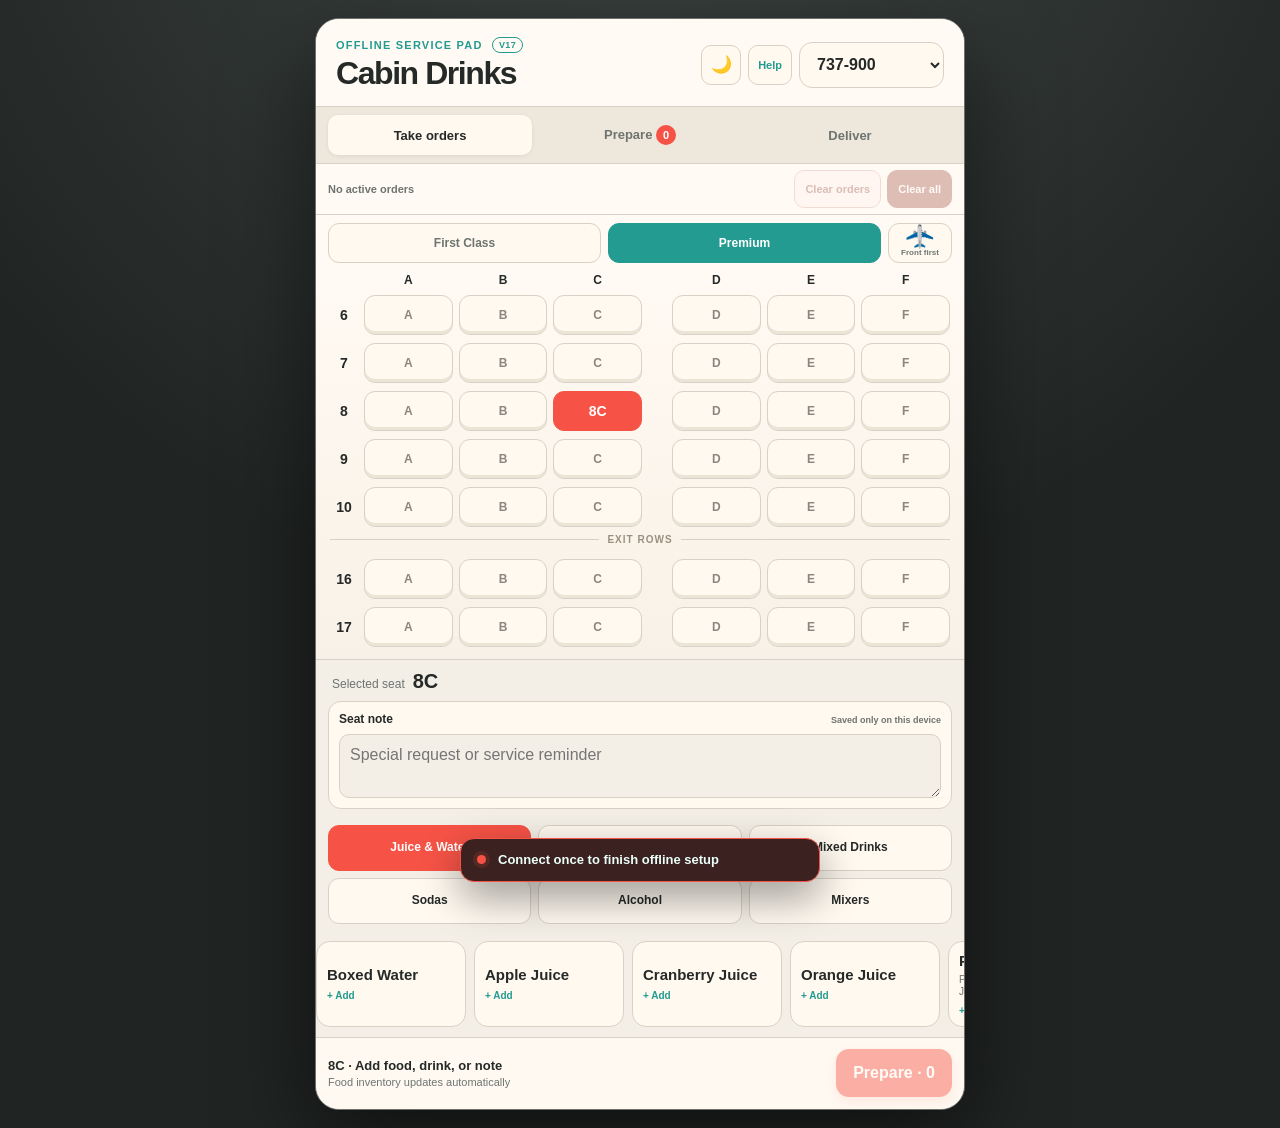
==== commit 31841fc7: "Add seat notes and seat-map delivery layout" ====
--- a/app.html
+++ b/app.html
@@ -27,7 +27,7 @@
 <body>
   <main class="shell"><section id="app" class="app-card" aria-label="Cabin drink orders"></section></main>
   <div id="appOfflineStatus" class="app-offline-status" role="status" aria-live="polite"><span class="status-dot"></span><strong>Checking offline readiness…</strong></div>
-  <div id="updateToast" class="update-toast" hidden role="status"><span>Cabin Drinks was updated.</span><strong>Version 16</strong></div>
+  <div id="updateToast" class="update-toast" hidden role="status"><span>Cabin Drinks was updated.</span><strong>Version 17</strong></div>
   <script src="./updater.js" defer></script>
   <script src="./app.js" defer></script>
   <script src="./drink-feedback.js" defer></script>
@@ -36,4 +36,4 @@
   <script type="module" src="https://static.cloudflareinsights.com/beacon.min.js" data-cf-beacon='{"token":"95818106f4164158a05500f0138e5df4"}'></script>
   <!-- End Cloudflare Web Analytics -->
 </body>
-</html>+</html>
--- a/delivery-details.css
+++ b/delivery-details.css
@@ -1 +1,38 @@
 .delivery-grid button{min-height:145px}.delivery-drinks{width:100%;margin:6px 0;display:grid;gap:6px}.delivery-drinks>div+div{padding-top:6px;border-top:1px solid var(--line)}.delivery-drinks b,.delivery-drinks em{display:block}.delivery-drinks b{font-size:12px;line-height:1.2}.delivery-drinks em{margin-top:3px;color:var(--muted);font-size:10px;font-style:normal;line-height:1.25}.delivery-grid button.delivered .delivery-drinks em{color:#477f79}
+
+.seat-note-editor{margin:4px 12px 10px;padding:10px;display:grid;gap:8px;border:1px solid var(--line);border-radius:13px;background:var(--raised)}
+.seat-note-editor>span{display:flex;align-items:baseline;justify-content:space-between;gap:8px}
+.seat-note-editor strong{font-size:12px}
+.seat-note-editor small{color:var(--muted);font-size:9px;font-weight:650}
+.seat-note-editor textarea{width:100%;min-height:62px;padding:10px;border:1px solid var(--line);border-radius:10px;color:var(--ink);background:var(--cream);font:inherit;font-size:16px;line-height:1.3;resize:vertical}
+.seat-note-editor textarea:focus{outline:2px solid color-mix(in srgb,var(--teal) 40%,transparent);border-color:var(--teal)}
+.seat-note-summary,.delivery-note{padding:8px 9px;border-left:3px solid var(--teal);border-radius:8px;background:var(--pale-teal)}
+.seat-note-summary span,.delivery-note span{display:block;color:var(--teal);font-size:9px;font-weight:850;letter-spacing:.05em;text-transform:uppercase}
+.seat-note-summary p,.delivery-note p{margin:3px 0 0;color:var(--ink);font-size:11px;font-weight:700;line-height:1.3;overflow-wrap:anywhere}
+
+.delivery-layout-controls{margin:-4px 0 14px;display:grid;grid-template-columns:minmax(0,1fr) auto;gap:8px;align-items:stretch}
+.delivery-cabin-tabs{display:grid;grid-template-columns:1fr 1fr;gap:6px;padding:4px;border:1px solid var(--line);border-radius:13px;background:#eee7dc}
+.delivery-cabin-tabs button{min-height:42px;padding:0 10px;border:0;border-radius:9px;color:var(--muted);background:transparent;font-size:12px;font-weight:800}
+.delivery-cabin-tabs button.active{color:var(--ink);background:var(--raised);box-shadow:0 1px 4px #0001}
+.delivery-layout-controls>.orientation-button{min-width:82px}
+.delivery-map{display:grid;gap:14px}
+.delivery-row{padding:10px;border:1px solid var(--line);border-radius:16px;background:linear-gradient(#fffaf3,#f8f1e7)}
+.delivery-row-number{margin-bottom:8px;color:var(--muted);font-size:10px;font-weight:850;letter-spacing:.08em;text-align:center;text-transform:uppercase}
+.delivery-seat-pairs{display:grid;gap:8px}
+.delivery-pair{display:grid;grid-template-columns:minmax(0,1fr) 18px minmax(0,1fr);gap:5px;align-items:stretch}
+.delivery-aisle{grid-column:2;border-left:1px dashed var(--line);border-right:1px dashed var(--line)}
+.delivery-seat-empty{min-width:0}
+.delivery-seat{min-width:0;padding:9px;gap:7px;border-radius:13px}
+.delivery-seat>strong{font-size:18px}
+.delivery-seat .delivery-part{width:100%;min-height:0;padding:8px}
+.delivery-seat .delivery-part small{font-size:9px;line-height:1.25}
+.delivery-seat .delivery-drinks{margin:3px 0}
+html[data-theme="dark"] .delivery-cabin-tabs{background:#121817}
+html[data-theme="dark"] .delivery-row{background:linear-gradient(#111918,#0d1413)}
+
+@media(max-width:390px){
+  .delivery-pair{grid-template-columns:minmax(0,1fr) 12px minmax(0,1fr);gap:4px}
+  .delivery-row{padding:8px}
+  .delivery-seat{padding:8px 7px}
+  .delivery-layout-controls>.orientation-button{min-width:74px}
+}
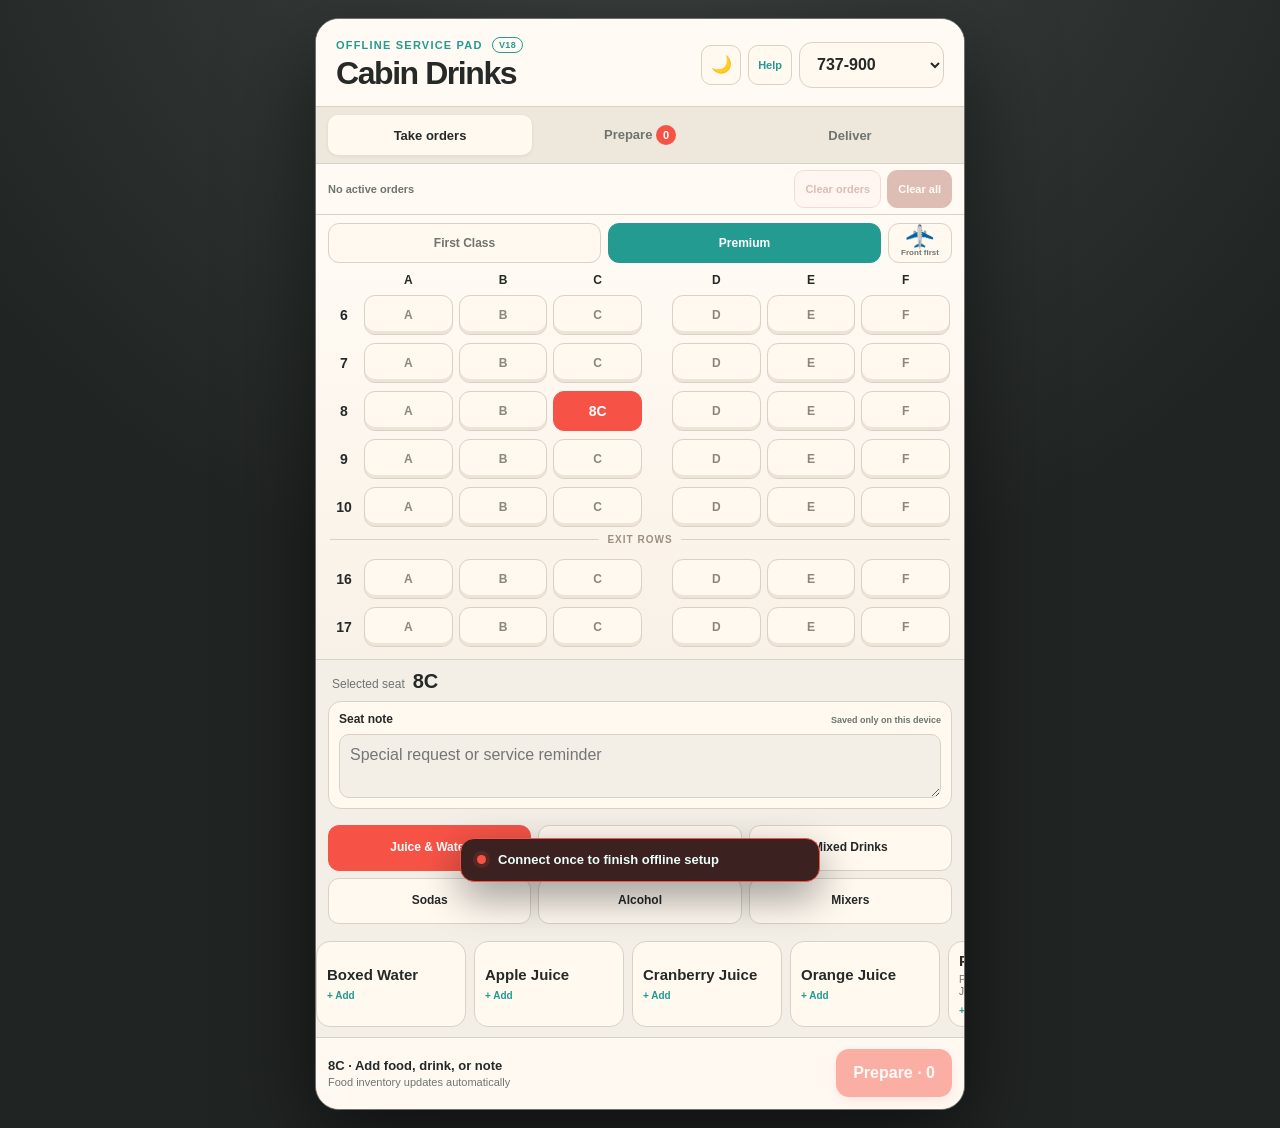
==== commit 6e001a24: "Keep delivery map aligned with aircraft sides" ====
--- a/app.html
+++ b/app.html
@@ -27,7 +27,7 @@
 <body>
   <main class="shell"><section id="app" class="app-card" aria-label="Cabin drink orders"></section></main>
   <div id="appOfflineStatus" class="app-offline-status" role="status" aria-live="polite"><span class="status-dot"></span><strong>Checking offline readiness…</strong></div>
-  <div id="updateToast" class="update-toast" hidden role="status"><span>Cabin Drinks was updated.</span><strong>Version 17</strong></div>
+  <div id="updateToast" class="update-toast" hidden role="status"><span>Cabin Drinks was updated.</span><strong>Version 18</strong></div>
   <script src="./updater.js" defer></script>
   <script src="./app.js" defer></script>
   <script src="./drink-feedback.js" defer></script>
--- a/delivery-details.css
+++ b/delivery-details.css
@@ -16,6 +16,8 @@
 .delivery-cabin-tabs button.active{color:var(--ink);background:var(--raised);box-shadow:0 1px 4px #0001}
 .delivery-layout-controls>.orientation-button{min-width:82px}
 .delivery-map{display:grid;gap:14px}
+.delivery-side-labels{display:grid;grid-template-columns:minmax(0,1fr) 18px minmax(0,1fr);gap:5px;align-items:center;color:var(--muted);font-size:9px;font-weight:850;letter-spacing:.05em;text-align:center;text-transform:uppercase}
+.delivery-side-labels i{font-size:8px;font-style:normal;letter-spacing:0}
 .delivery-row{padding:10px;border:1px solid var(--line);border-radius:16px;background:linear-gradient(#fffaf3,#f8f1e7)}
 .delivery-row-number{margin-bottom:8px;color:var(--muted);font-size:10px;font-weight:850;letter-spacing:.08em;text-align:center;text-transform:uppercase}
 .delivery-seat-pairs{display:grid;gap:8px}
@@ -32,6 +34,7 @@
 
 @media(max-width:390px){
   .delivery-pair{grid-template-columns:minmax(0,1fr) 12px minmax(0,1fr);gap:4px}
+  .delivery-side-labels{grid-template-columns:minmax(0,1fr) 12px minmax(0,1fr);gap:4px}
   .delivery-row{padding:8px}
   .delivery-seat{padding:8px 7px}
   .delivery-layout-controls>.orientation-button{min-width:74px}
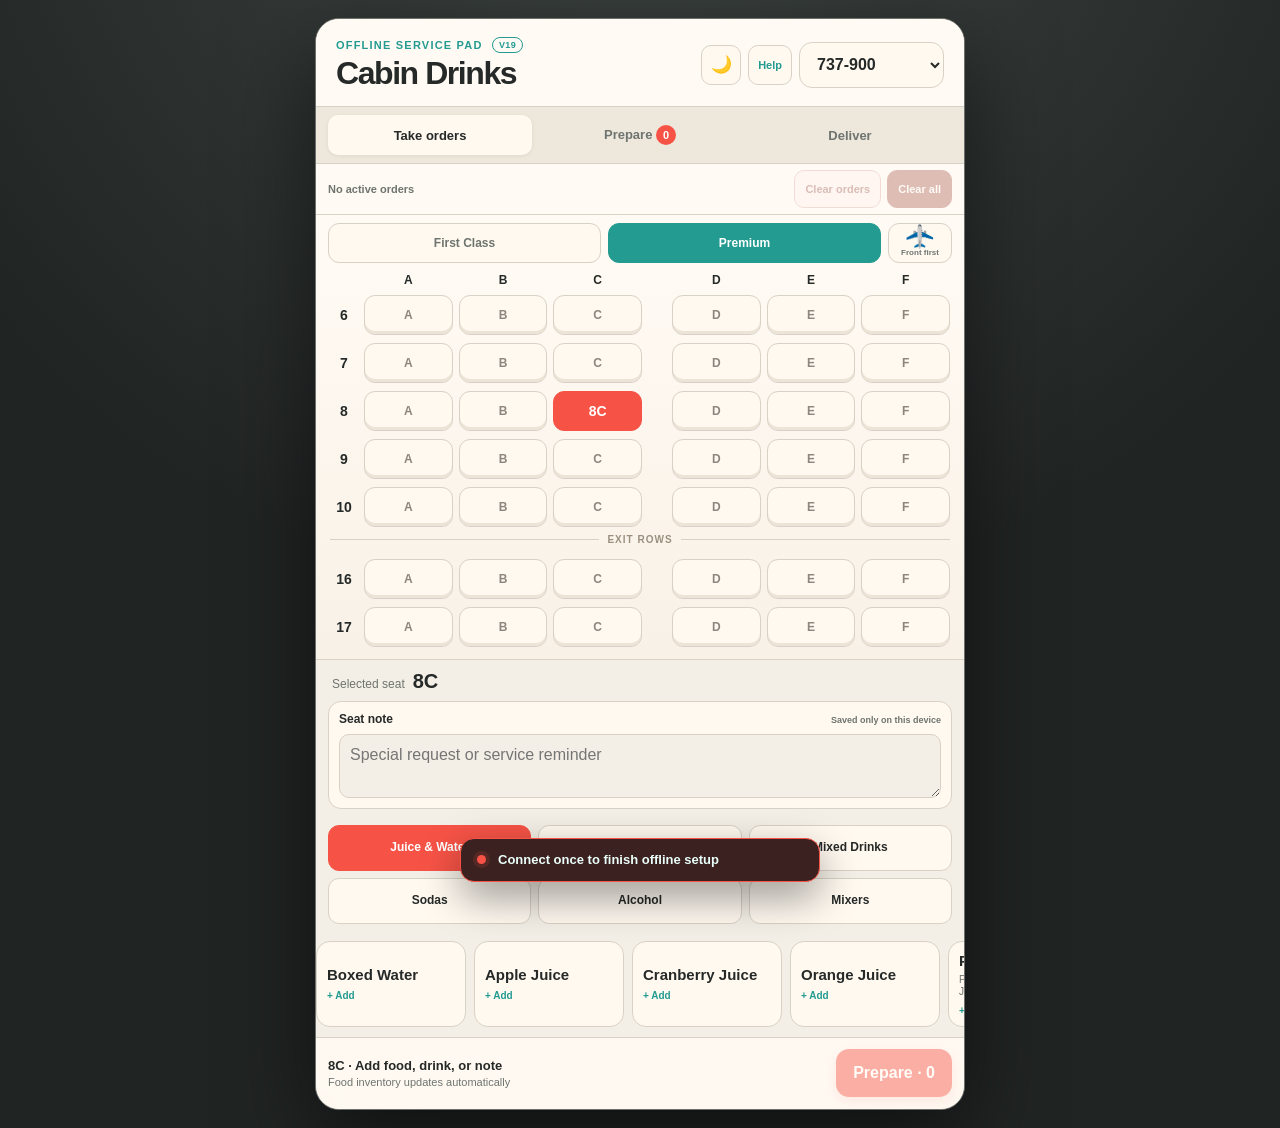
==== commit f1ae6190: "Match delivery view to the selected walking direction" ====
--- a/app.html
+++ b/app.html
@@ -27,7 +27,7 @@
 <body>
   <main class="shell"><section id="app" class="app-card" aria-label="Cabin drink orders"></section></main>
   <div id="appOfflineStatus" class="app-offline-status" role="status" aria-live="polite"><span class="status-dot"></span><strong>Checking offline readiness…</strong></div>
-  <div id="updateToast" class="update-toast" hidden role="status"><span>Cabin Drinks was updated.</span><strong>Version 18</strong></div>
+  <div id="updateToast" class="update-toast" hidden role="status"><span>Cabin Drinks was updated.</span><strong>Version 19</strong></div>
   <script src="./updater.js" defer></script>
   <script src="./app.js" defer></script>
   <script src="./drink-feedback.js" defer></script>
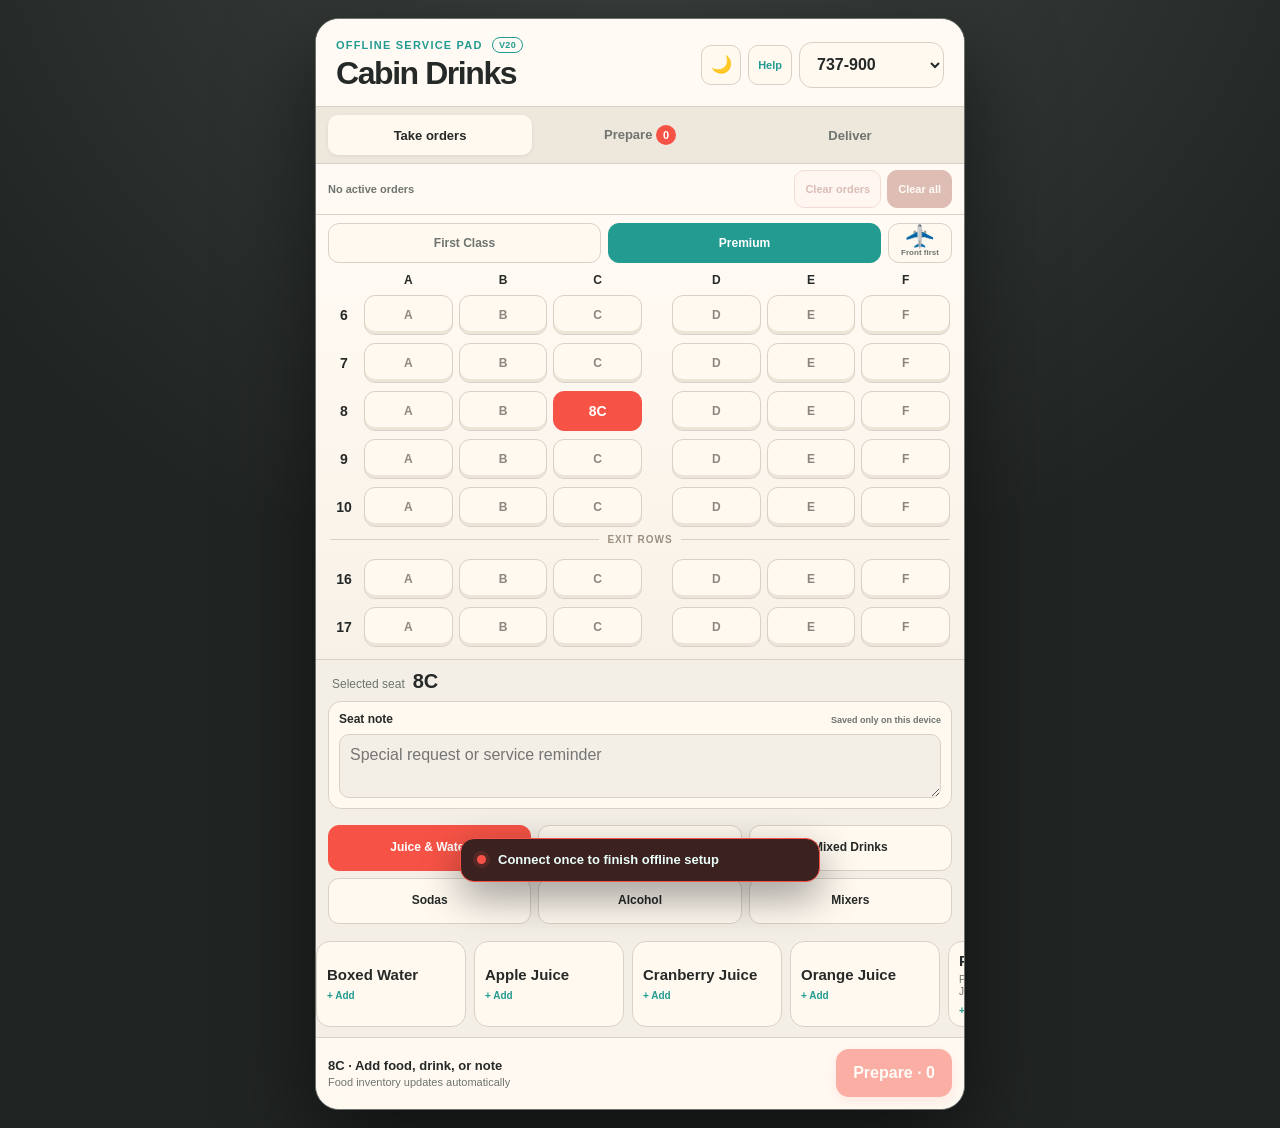
==== commit 4979a1d4: "Bump to version 20 and add a changelog entry for the menu update Adds a Version 20 "Updated Beverage" ====
--- a/app.html
+++ b/app.html
@@ -27,7 +27,7 @@
 <body>
   <main class="shell"><section id="app" class="app-card" aria-label="Cabin drink orders"></section></main>
   <div id="appOfflineStatus" class="app-offline-status" role="status" aria-live="polite"><span class="status-dot"></span><strong>Checking offline readiness…</strong></div>
-  <div id="updateToast" class="update-toast" hidden role="status"><span>Cabin Drinks was updated.</span><strong>Version 19</strong></div>
+  <div id="updateToast" class="update-toast" hidden role="status"><span>Cabin Drinks was updated.</span><strong>Version 20</strong></div>
   <script src="./updater.js" defer></script>
   <script src="./app.js" defer></script>
   <script src="./drink-feedback.js" defer></script>
